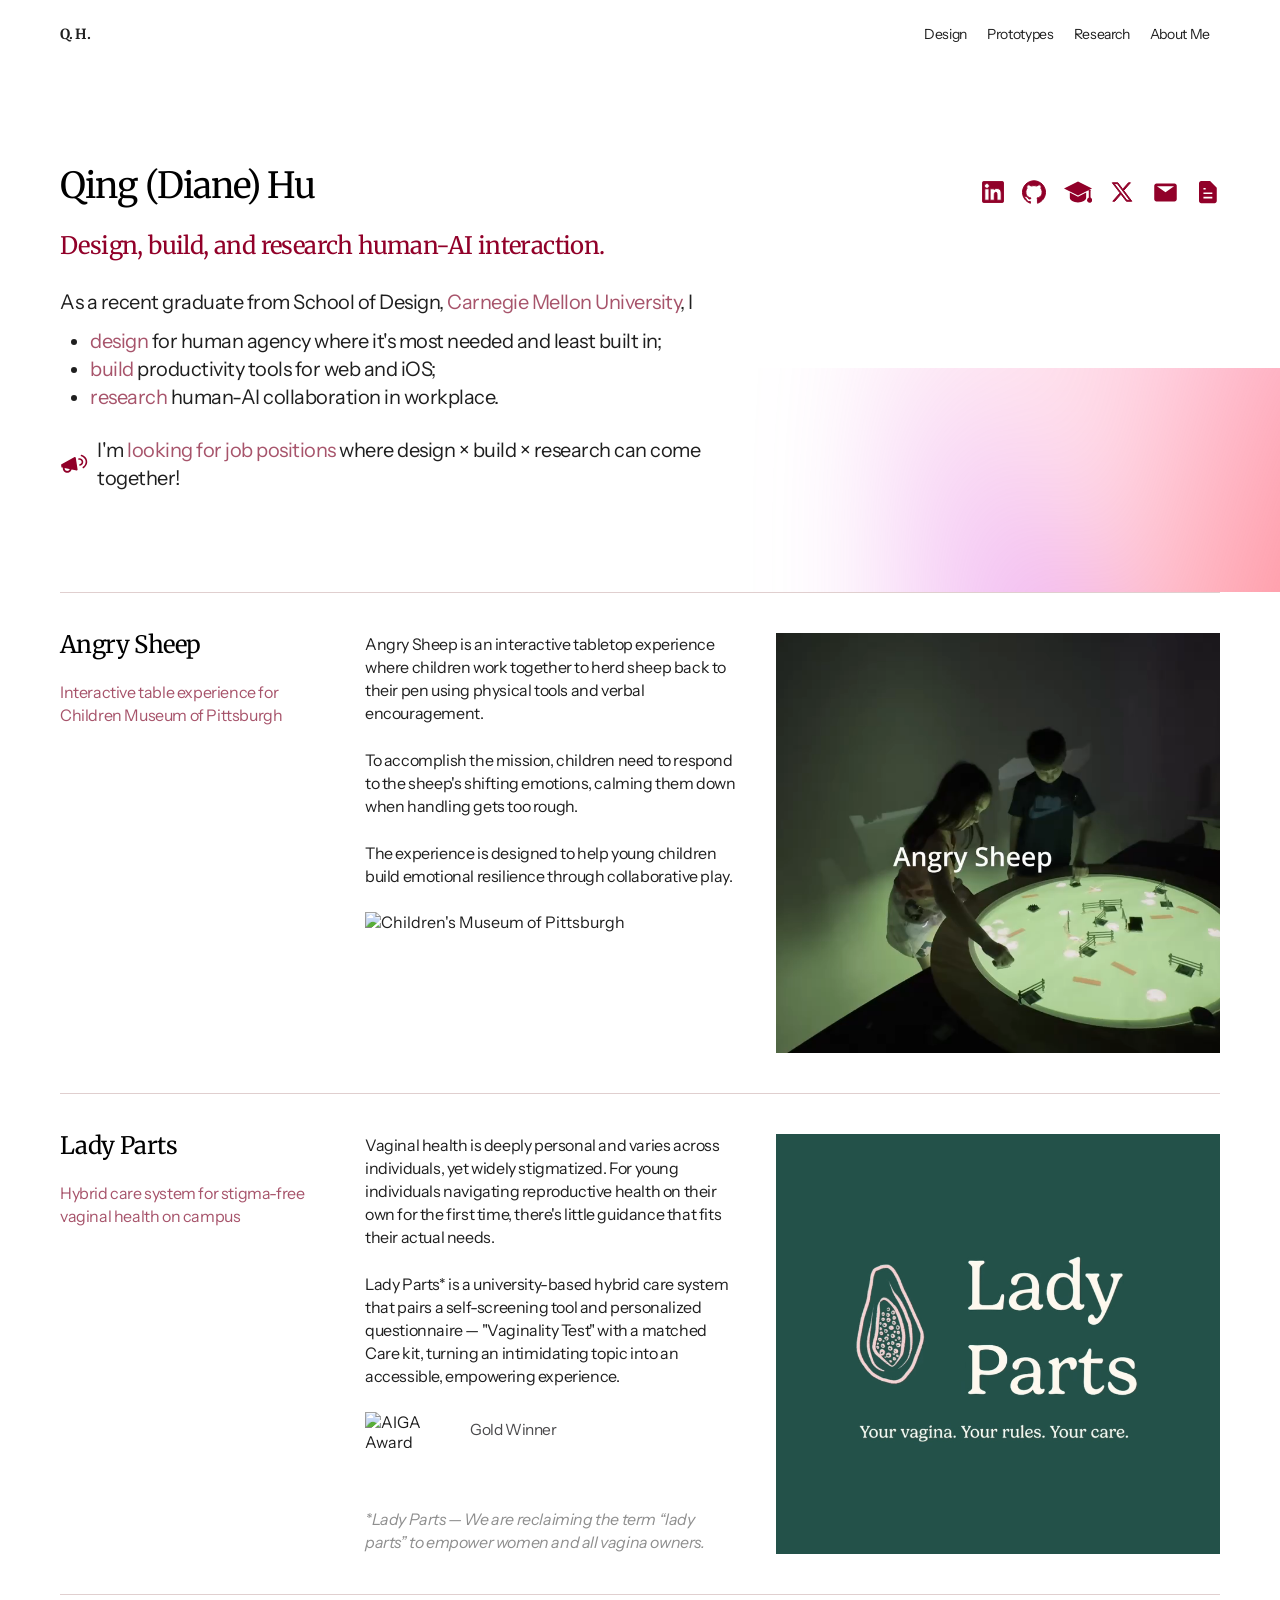
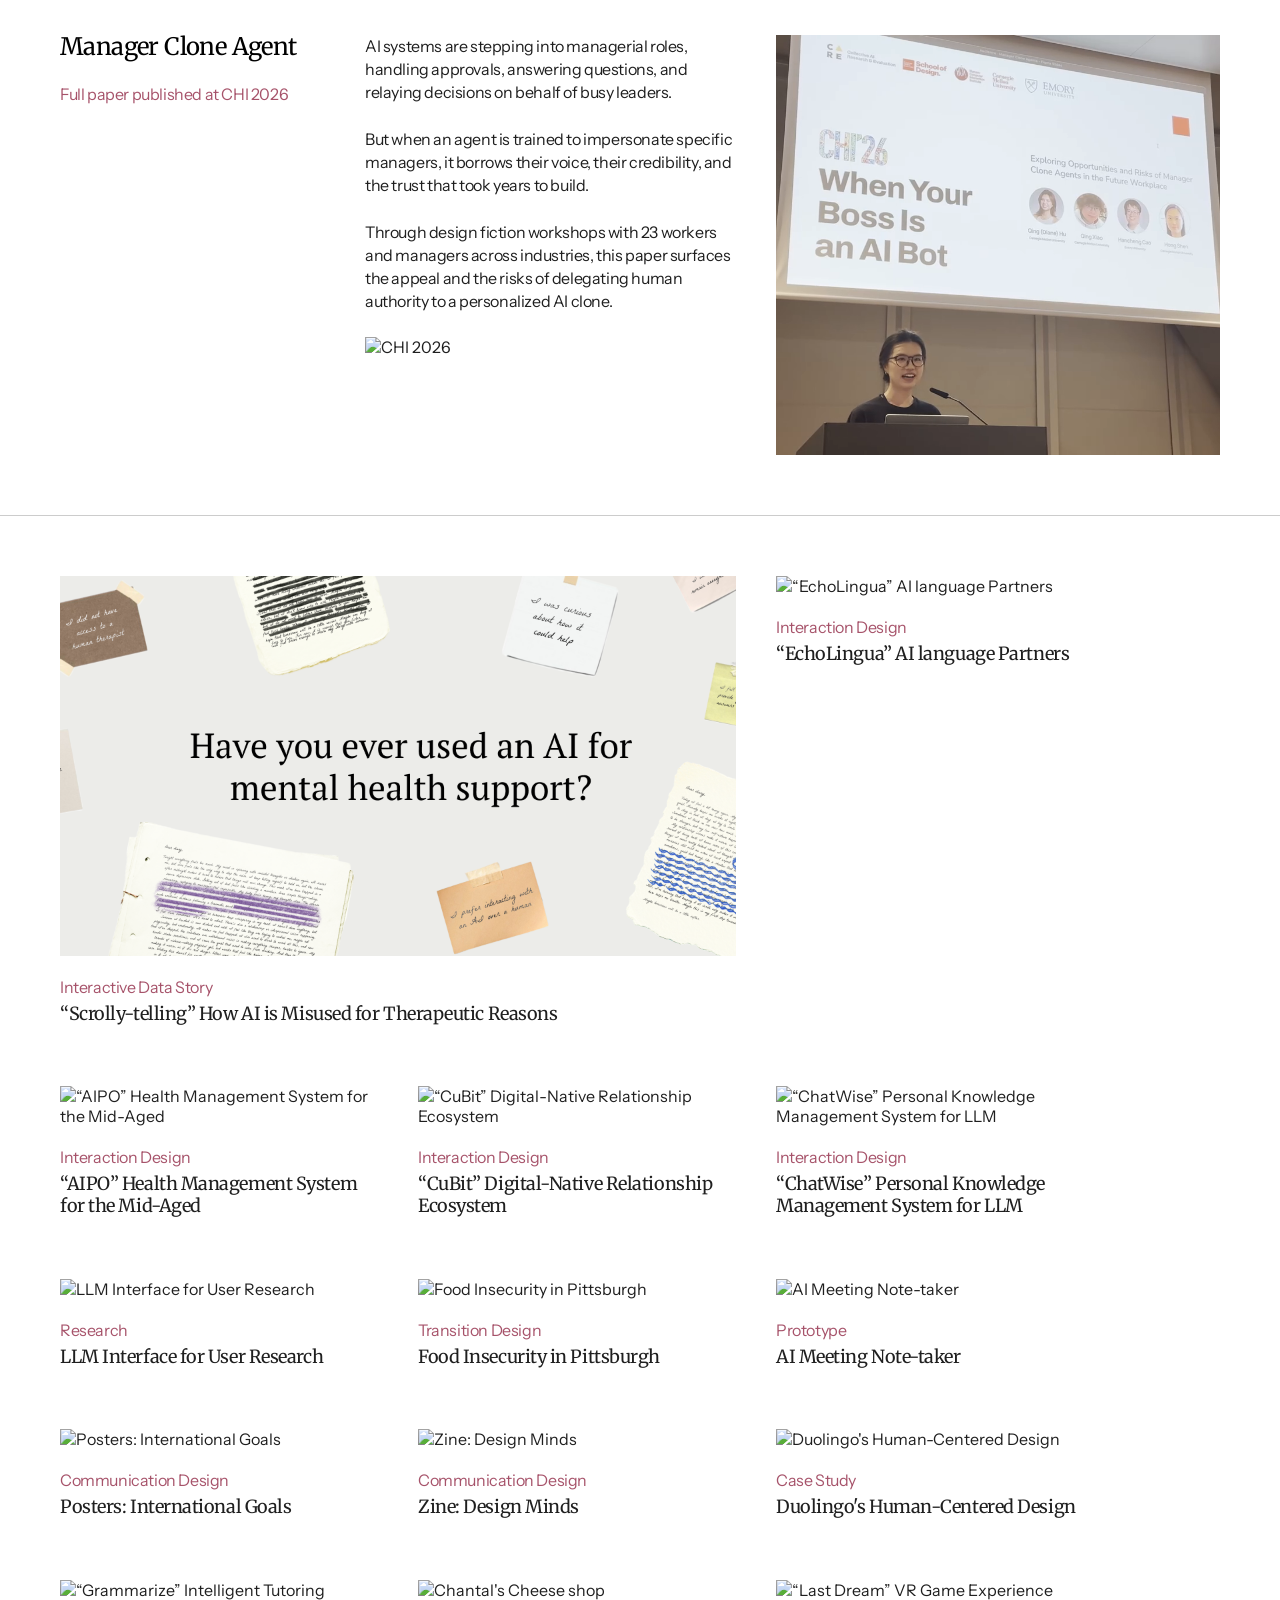
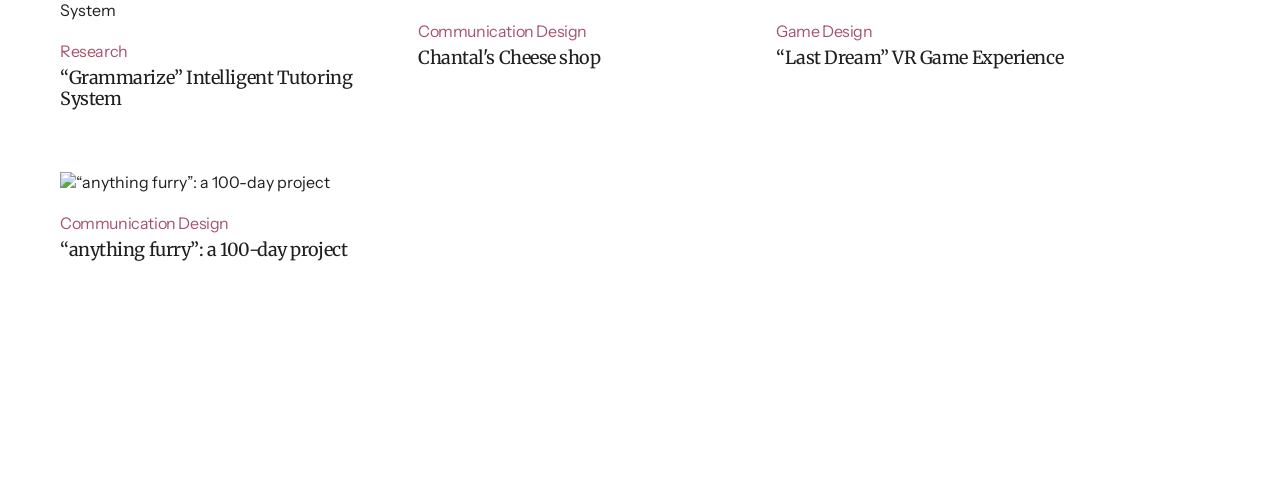
==== index.html @ 18868cf9 "Add poster images, swap videos to 720p, add pink hover overlay on videos" ====
<!DOCTYPE html>
<html lang="en">
<head>
  <meta charset="UTF-8">
  <meta name="viewport" content="width=device-width, initial-scale=1.0">
  <title>Qing (Diane) Hu</title>
  <link rel="preconnect" href="https://fonts.googleapis.com">
  <link rel="preconnect" href="https://fonts.gstatic.com" crossorigin>
  <link href="https://fonts.googleapis.com/css2?family=Instrument+Sans:ital,wght@0,400;0,500;0,600;0,700;1,400&family=Merriweather:ital,wght@0,400;0,700;1,400&display=swap" rel="stylesheet">
  <link rel="stylesheet" href="styles.css">
</head>
<body>
  <header class="header">
    <div class="logo">Q. H.</div>
    <nav class="nav">
      <a href="#">Design</a>
      <a href="#">Prototypes</a>
      <a href="#">Research</a>
      <a href="#">About Me</a>
    </nav>
  </header>

  <section class="hero">
    <div class="hero-blur" aria-hidden="true">
      <img src="images/blur-bg.svg" alt="">
    </div>
    <div class="hero-inner">
      <div class="hero-text">
        <h1>Qing (Diane) Hu</h1>
        <p class="hero-tagline">Design, build, and research human-AI interaction.</p>
        <div class="bio">
          <p>As a recent graduate from School of Design, <span class="accent">Carnegie Mellon University</span>, I</p>
          <ul class="bio-list">
            <li><span class="accent">design</span> for human agency where it's most needed and least built in;</li>
            <li><span class="accent">build</span> productivity tools for web and iOS;</li>
            <li><span class="accent">research</span> human-AI collaboration in workplace.</li>
          </ul>
        </div>
        <div class="hero-callout">
          <img src="images/icon-megaphone.svg" alt="" width="29" height="24">
          <p>I'm <span class="accent">looking for job positions</span> where design &times; build &times; research can come together!</p>
        </div>
      </div>
      <div class="social-icons">
        <a href="https://www.linkedin.com/in/qingdianehu" target="_blank" rel="noopener" title="LinkedIn"><img src="images/icon-linkedin.svg" alt="LinkedIn" width="22" height="22"></a>
        <a href="https://github.com/DianeHoo" target="_blank" rel="noopener" title="GitHub"><img src="images/icon-github.svg" alt="GitHub" width="24" height="24"></a>
        <a href="https://scholar.google.com/citations?user=5iBYC54AAAAJ&hl=en" target="_blank" rel="noopener" title="Google Scholar"><img src="images/icon-scholar.svg" alt="Google Scholar" width="28" height="28"></a>
        <a href="https://x.com/dianehooo" target="_blank" rel="noopener" title="X (Twitter)"><img src="images/icon-x.svg" alt="X (Twitter)" width="24" height="24"></a>
        <a href="mailto:dianehuq@gmail.com" title="Email"><img src="images/icon-email.svg" alt="Email" width="27" height="27"></a>
        <a href="/resume.pdf" target="_blank" rel="noopener" title="Resume"><img src="images/icon-cv.svg" alt="Resume" width="23" height="26"></a>
      </div>
    </div>
  </section>

  <section class="featured">
    <div class="featured-row">
      <div class="featured-meta">
        <h2>Angry Sheep</h2>
        <p class="featured-tagline">Interactive table experience for Children Museum of Pittsburgh</p>
      </div>
      <div class="featured-desc">
        <p>Angry Sheep is an interactive tabletop experience where children work together to herd sheep back to their pen using physical tools and verbal encouragement.</p>
        <p>To accomplish the mission, children need to respond to the sheep's shifting emotions, calming them down when handling gets too rough.</p>
        <p>The experience is designed to help young children build emotional resilience through collaborative play.</p>
        <img src="https://www.figma.com/api/mcp/asset/a8c711b3-fd94-475b-8af1-3b71fc8cc59e" alt="Children's Museum of Pittsburgh" class="badge-logo">
      </div>
      <div class="featured-image">
        <video class="project-video" data-src="videos/angrysheep_cover_720p.mp4" poster="images/angrysheep-poster.png" muted loop playsinline></video>
      </div>
    </div>

    <div class="featured-row">
      <div class="featured-meta">
        <h2>Lady Parts</h2>
        <p class="featured-tagline">Hybrid care system for stigma-free vaginal health on campus</p>
      </div>
      <div class="featured-desc featured-desc--spaced">
        <div class="featured-desc-top">
          <p>Vaginal health is deeply personal and varies across individuals, yet widely stigmatized. For young individuals navigating reproductive health on their own for the first time, there's little guidance that fits their actual needs.</p>
          <p>Lady Parts* is a university-based hybrid care system that pairs a self-screening tool and personalized questionnaire &mdash; "Vaginality Test" with a matched Care kit, turning an intimidating topic into an accessible, empowering experience.</p>
          <div class="award-badge">
            <img src="https://www.figma.com/api/mcp/asset/36a885ab-fd13-4bfd-bf33-9df0d491ad14" alt="AIGA Award" width="99" height="36">
            <span class="award-label">Gold Winner</span>
          </div>
        </div>
        <p class="footnote">*Lady Parts &mdash; We are reclaiming the term &ldquo;lady parts&rdquo; to empower women and all vagina owners.</p>
      </div>
      <div class="featured-image">
        <video class="project-video" data-src="videos/ladyparts_cover_720p.mp4" poster="images/ladyparts-poster.png" muted loop playsinline></video>
      </div>
    </div>

    <div class="featured-row">
      <div class="featured-meta">
        <h2>Manager Clone Agent</h2>
        <p class="featured-tagline">Full paper published at CHI 2026</p>
      </div>
      <div class="featured-desc">
        <p>AI systems are stepping into managerial roles, handling approvals, answering questions, and relaying decisions on behalf of busy leaders.</p>
        <p>But when an agent is trained to impersonate specific managers, it borrows their voice, their credibility, and the trust that took years to build.</p>
        <p>Through design fiction workshops with 23 workers and managers across industries, this paper surfaces the appeal and the risks of delegating human authority to a personalized AI clone.</p>
        <img src="https://www.figma.com/api/mcp/asset/a58d49bf-6db5-47c8-95f5-4bebd91db1c4" alt="CHI 2026" class="badge-logo chi-logo">
      </div>
      <div class="featured-image">
        <video class="project-video" data-src="videos/mca-cover_720.mp4" poster="images/mca-poster.png" muted loop playsinline></video>
      </div>
    </div>
  </section>

  <section class="projects" id="works">
    <div class="project-card project-card--wide">
      <div class="video-wrap"><video class="project-video" data-src="videos/ai-therapist_720.mp4" poster="images/ai-therapist-poster.png" muted loop playsinline></video></div>
      <div class="card-info">
        <span class="category">Interactive Data Story</span>
        <h3>&ldquo;Scrolly-telling&rdquo; How AI is Misused for Therapeutic Reasons</h3>
      </div>
    </div>
    <div class="project-card">
      <img src="https://www.figma.com/api/mcp/asset/09904ee5-e095-4336-b468-aecc7ffae671" alt="&ldquo;EchoLingua&rdquo; AI language Partners">
      <div class="card-info">
        <span class="category">Interaction Design</span>
        <h3>&ldquo;EchoLingua&rdquo; AI language Partners</h3>
      </div>
    </div>
    <div class="project-card">
      <img src="https://www.figma.com/api/mcp/asset/2ad5170e-4be8-4b4e-8fae-7e0b77197fe7" alt="&ldquo;AIPO&rdquo; Health Management System for the Mid-Aged">
      <div class="card-info">
        <span class="category">Interaction Design</span>
        <h3>&ldquo;AIPO&rdquo; Health Management System for the Mid-Aged</h3>
      </div>
    </div>
    <div class="project-card">
      <img src="https://www.figma.com/api/mcp/asset/80f33047-9291-4594-9e48-4aafed0b41ad" alt="&ldquo;CuBit&rdquo; Digital-Native Relationship Ecosystem">
      <div class="card-info">
        <span class="category">Interaction Design</span>
        <h3>&ldquo;CuBit&rdquo; Digital-Native Relationship Ecosystem</h3>
      </div>
    </div>
    <div class="project-card">
      <img src="https://www.figma.com/api/mcp/asset/45161298-6554-411e-a37f-5ea926f5373e" alt="&ldquo;ChatWise&rdquo; Personal Knowledge Management System for LLM">
      <div class="card-info">
        <span class="category">Interaction Design</span>
        <h3>&ldquo;ChatWise&rdquo; Personal Knowledge Management System for LLM</h3>
      </div>
    </div>
    <div class="project-card">
      <img src="https://www.figma.com/api/mcp/asset/5fa4f10b-84ea-44cf-8c00-e0e4ea4769cb" alt="LLM Interface for User Research">
      <div class="card-info">
        <span class="category">Research</span>
        <h3>LLM Interface for User Research</h3>
      </div>
    </div>
    <div class="project-card">
      <img src="https://www.figma.com/api/mcp/asset/4bde353f-696c-47a0-bdfb-d272282dfa5b" alt="Food Insecurity in Pittsburgh">
      <div class="card-info">
        <span class="category">Transition Design</span>
        <h3>Food Insecurity in Pittsburgh</h3>
      </div>
    </div>
    <div class="project-card">
      <img src="https://www.figma.com/api/mcp/asset/8bd91b89-2cdb-46bb-857b-75b7468bb876" alt="AI Meeting Note-taker">
      <div class="card-info">
        <span class="category">Prototype</span>
        <h3>AI Meeting Note-taker</h3>
      </div>
    </div>
    <div class="project-card">
      <img src="https://www.figma.com/api/mcp/asset/2529cba5-cc35-42bf-a8ef-057884aad4b9" alt="Posters: International Goals">
      <div class="card-info">
        <span class="category">Communication Design</span>
        <h3>Posters: International Goals</h3>
      </div>
    </div>
    <div class="project-card">
      <img src="https://www.figma.com/api/mcp/asset/a4922664-4b8b-4bc6-9bbd-7b7e501167b5" alt="Zine: Design Minds">
      <div class="card-info">
        <span class="category">Communication Design</span>
        <h3>Zine: Design Minds</h3>
      </div>
    </div>
    <div class="project-card">
      <img src="https://www.figma.com/api/mcp/asset/6ccbee6a-c71a-4d9e-9816-a3b259c83e9f" alt="Duolingo's Human-Centered Design">
      <div class="card-info">
        <span class="category">Case Study</span>
        <h3>Duolingo's Human-Centered Design</h3>
      </div>
    </div>
    <div class="project-card">
      <img src="https://www.figma.com/api/mcp/asset/81d6fa52-bedf-4907-b68f-436080ec1619" alt="&ldquo;Grammarize&rdquo; Intelligent Tutoring System">
      <div class="card-info">
        <span class="category">Research</span>
        <h3>&ldquo;Grammarize&rdquo; Intelligent Tutoring System</h3>
      </div>
    </div>
    <div class="project-card">
      <img src="https://www.figma.com/api/mcp/asset/e4ee143a-b77e-4b7f-a0c0-075617d89078" alt="Chantal's Cheese shop">
      <div class="card-info">
        <span class="category">Communication Design</span>
        <h3>Chantal's Cheese shop</h3>
      </div>
    </div>
    <div class="project-card">
      <img src="https://www.figma.com/api/mcp/asset/ae81d167-d872-4dcc-9287-68c57a9d1f5f" alt="&ldquo;Last Dream&rdquo; VR Game Experience">
      <div class="card-info">
        <span class="category">Game Design</span>
        <h3>&ldquo;Last Dream&rdquo; VR Game Experience</h3>
      </div>
    </div>
    <div class="project-card">
      <img src="https://www.figma.com/api/mcp/asset/1dd0a9b7-a1e1-4e86-86af-b6bd6f8b3d82" alt="&ldquo;anything furry&rdquo;: a 100-day project">
      <div class="card-info">
        <span class="category">Communication Design</span>
        <h3>&ldquo;anything furry&rdquo;: a 100-day project</h3>
      </div>
    </div>
  </section>

  <script>
    var observer = new IntersectionObserver(function(entries) {
      entries.forEach(function(entry) {
        var v = entry.target;
        if (entry.isIntersecting) {
          if (!v.src && v.dataset.src) {
            v.src = v.dataset.src;
          }
          v.play();
        } else {
          v.pause();
        }
      });
    }, { rootMargin: '200px' });

    document.querySelectorAll('.project-video').forEach(function(v) {
      observer.observe(v);
    });
  </script>
</body>
</html>
---- styles.css ----
* {
  margin: 0;
  padding: 0;
  box-sizing: border-box;
}

body {
  font-family: 'Instrument Sans', sans-serif;
  background: #fff;
  color: #1f1f1f;
  -webkit-font-smoothing: antialiased;
}

/* ── Header ── */
.header {
  display: flex;
  align-items: center;
  justify-content: space-between;
  padding: 20px 60px;
}

.logo {
  font-family: 'Merriweather', serif;
  font-weight: 700;
  font-size: 14px;
  letter-spacing: -0.35px;
  line-height: 1;
  color: #1f1f1f;
  padding: 6px 0;
}

.nav {
  display: flex;
  align-items: center;
  overflow: hidden;
}

.nav a {
  font-family: 'Instrument Sans', sans-serif;
  font-weight: 400;
  font-size: 14px;
  letter-spacing: -0.35px;
  line-height: 16px;
  color: #1f1f1f;
  text-decoration: none;
  padding: 6px 10px;
}

.nav a:hover {
  opacity: 0.6;
}

/* ── Hero ── */
.hero {
  padding: 100px 60px;
  position: relative;
  overflow: hidden;
}

.hero-blur {
  position: absolute;
  pointer-events: none;
  left: 82px;
  top: 256px;
  width: 1485px;
  height: 1572px;
  z-index: 0;
  transform: rotate(-90deg) scaleY(-1);
  transform-origin: center center;
}

.hero-blur img {
  width: 100%;
  height: 100%;
  object-fit: cover;
}

.hero-inner {
  display: flex;
  align-items: flex-start;
  justify-content: space-between;
  position: relative;
  z-index: 1;
}

.hero-text {
  display: flex;
  flex-direction: column;
  gap: 25px;
  width: 799px;
}

.hero-text h1 {
  font-family: 'Merriweather', serif;
  font-weight: 400;
  font-size: 36px;
  letter-spacing: -0.9px;
  line-height: 1;
  color: #000;
  white-space: nowrap;
}

.hero-tagline {
  font-family: 'Merriweather', serif;
  font-weight: 400;
  font-size: 24px;
  letter-spacing: -0.6px;
  line-height: 1.4;
  color: #910029;
}

.bio {
  font-size: 20px;
  letter-spacing: -0.5px;
  line-height: 1.4;
  color: #1f1f1f;
}

.bio > p {
  margin-bottom: 11px;
}

.bio-list {
  list-style: disc;
  padding-left: 30px;
}

.bio-list li {
  line-height: 1.4;
}

.accent {
  color: rgba(145, 41, 70, 0.8);
}

.hero-callout {
  display: flex;
  align-items: center;
  gap: 8px;
  font-size: 20px;
  letter-spacing: -0.5px;
  line-height: 1.4;
  color: #1f1f1f;
}

.hero-callout img {
  flex-shrink: 0;
}

.social-icons {
  display: flex;
  align-items: center;
  gap: 18px;
  padding: 10px 0;
  position: relative;
  z-index: 1;
}

.social-icons a {
  display: flex;
  align-items: center;
  justify-content: center;
  transition: opacity 0.15s;
}

.social-icons a img {
  display: block;
  transition: filter 0.15s;
}

.social-icons a:hover img {
  filter: brightness(0);
}

/* ── Featured Projects ── */
.featured {
  padding: 0 60px 20px;
}

.featured-row {
  display: flex;
  align-items: flex-start;
  gap: 40px;
  padding: 40px 0;
  border-top: 1px solid rgba(101, 18, 18, 0.2);
}

.featured-meta {
  display: flex;
  flex-direction: column;
  gap: 24px;
  flex-shrink: 0;
  width: 265px;
}

.featured-meta h2 {
  font-family: 'Merriweather', serif;
  font-weight: 400;
  font-size: 24px;
  letter-spacing: -0.6px;
  line-height: 1;
  color: #000;
}

.featured-tagline {
  font-size: 16px;
  letter-spacing: -0.4px;
  line-height: 23px;
  color: #912946;
  opacity: 0.8;
}

.featured-desc {
  display: flex;
  flex-direction: column;
  gap: 24px;
  flex-shrink: 0;
  width: 371px;
  align-self: stretch;
}

.featured-desc--spaced {
  justify-content: space-between;
}

.featured-desc-top {
  display: flex;
  flex-direction: column;
  gap: 24px;
}

.featured-desc p {
  font-size: 16px;
  letter-spacing: -0.4px;
  line-height: 23px;
  color: #1f1f1f;
}

.badge-logo {
  display: block;
  height: 62px;
  width: auto;
  object-fit: contain;
  align-self: flex-start;
}

.chi-logo {
  height: 64px;
  width: 98px;
}

.award-badge {
  display: flex;
  align-items: center;
  gap: 6px;
}

.award-label {
  font-size: 15.5px;
  letter-spacing: -0.39px;
  line-height: 22px;
  color: #4b4a4c;
}

.footnote {
  font-style: italic;
  font-size: 14px;
  letter-spacing: -0.35px;
  line-height: 20px;
  color: #1f1f1f;
  opacity: 0.5;
}

.featured-image {
  flex: 1;
  min-width: 0;
  height: 420px;
  overflow: hidden;
  position: relative;
}

.featured-image::after {
  content: '';
  position: absolute;
  inset: 0;
  background: rgba(255, 181, 202, 0.2);
  opacity: 0;
  transition: opacity 0.2s;
  pointer-events: none;
}

.featured-image:hover::after {
  opacity: 1;
}

.featured-image img,
.featured-image .project-video {
  width: 100%;
  height: 100%;
  object-fit: cover;
  display: block;
}

/* ── Project Grid ── */
.projects {
  padding: 60px 60px 200px;
  border-top: 1px solid rgba(0, 0, 0, 0.2);
  display: flex;
  flex-wrap: wrap;
  gap: 40px;
}

.project-card {
  display: flex;
  flex-direction: column;
  gap: 20px;
  width: 318px;
  padding-bottom: 22px;
}

.video-wrap {
  position: relative;
  overflow: hidden;
}

.video-wrap::after {
  content: '';
  position: absolute;
  inset: 0;
  background: rgba(255, 181, 202, 0.2);
  opacity: 0;
  transition: opacity 0.2s;
  pointer-events: none;
}

.video-wrap:hover::after {
  opacity: 1;
}

.project-card img {
  width: 100%;
  display: block;
  object-fit: cover;
}

.project-card--wide {
  width: 676px;
}

.project-video {
  width: 100%;
  aspect-ratio: 1920 / 1080;
  display: block;
  object-fit: cover;
  cursor: pointer;
}

.card-info {
  display: flex;
  flex-direction: column;
  gap: 4px;
}

.category {
  font-size: 16px;
  letter-spacing: -0.4px;
  line-height: 23px;
  color: #912946;
  opacity: 0.8;
}

.card-info h3 {
  font-family: 'Merriweather', serif;
  font-weight: 400;
  font-size: 18px;
  letter-spacing: -0.45px;
  line-height: 1.2;
  color: #1f1f1f;
}

/* ── Responsive ── */
@media (max-width: 1400px) {
  .hero-text {
    width: auto;
    max-width: 660px;
  }
}

@media (max-width: 1100px) {
  .featured-image {
    height: 320px;
  }
}

@media (max-width: 900px) {
  .hero-inner {
    flex-direction: column;
    gap: 32px;
  }

  .featured-row {
    flex-wrap: wrap;
  }

  .featured-image {
    width: 100%;
    height: 280px;
  }
}

@media (max-width: 600px) {
  .header {
    padding: 16px 20px;
  }

  .hero {
    padding: 60px 20px;
  }

  .featured {
    padding: 0 20px 20px;
  }

  .projects {
    padding: 40px 20px 100px;
    gap: 24px;
  }

  .project-card,
  .project-card--wide {
    width: 100%;
  }

  .featured-meta,
  .featured-desc {
    width: 100%;
  }
}
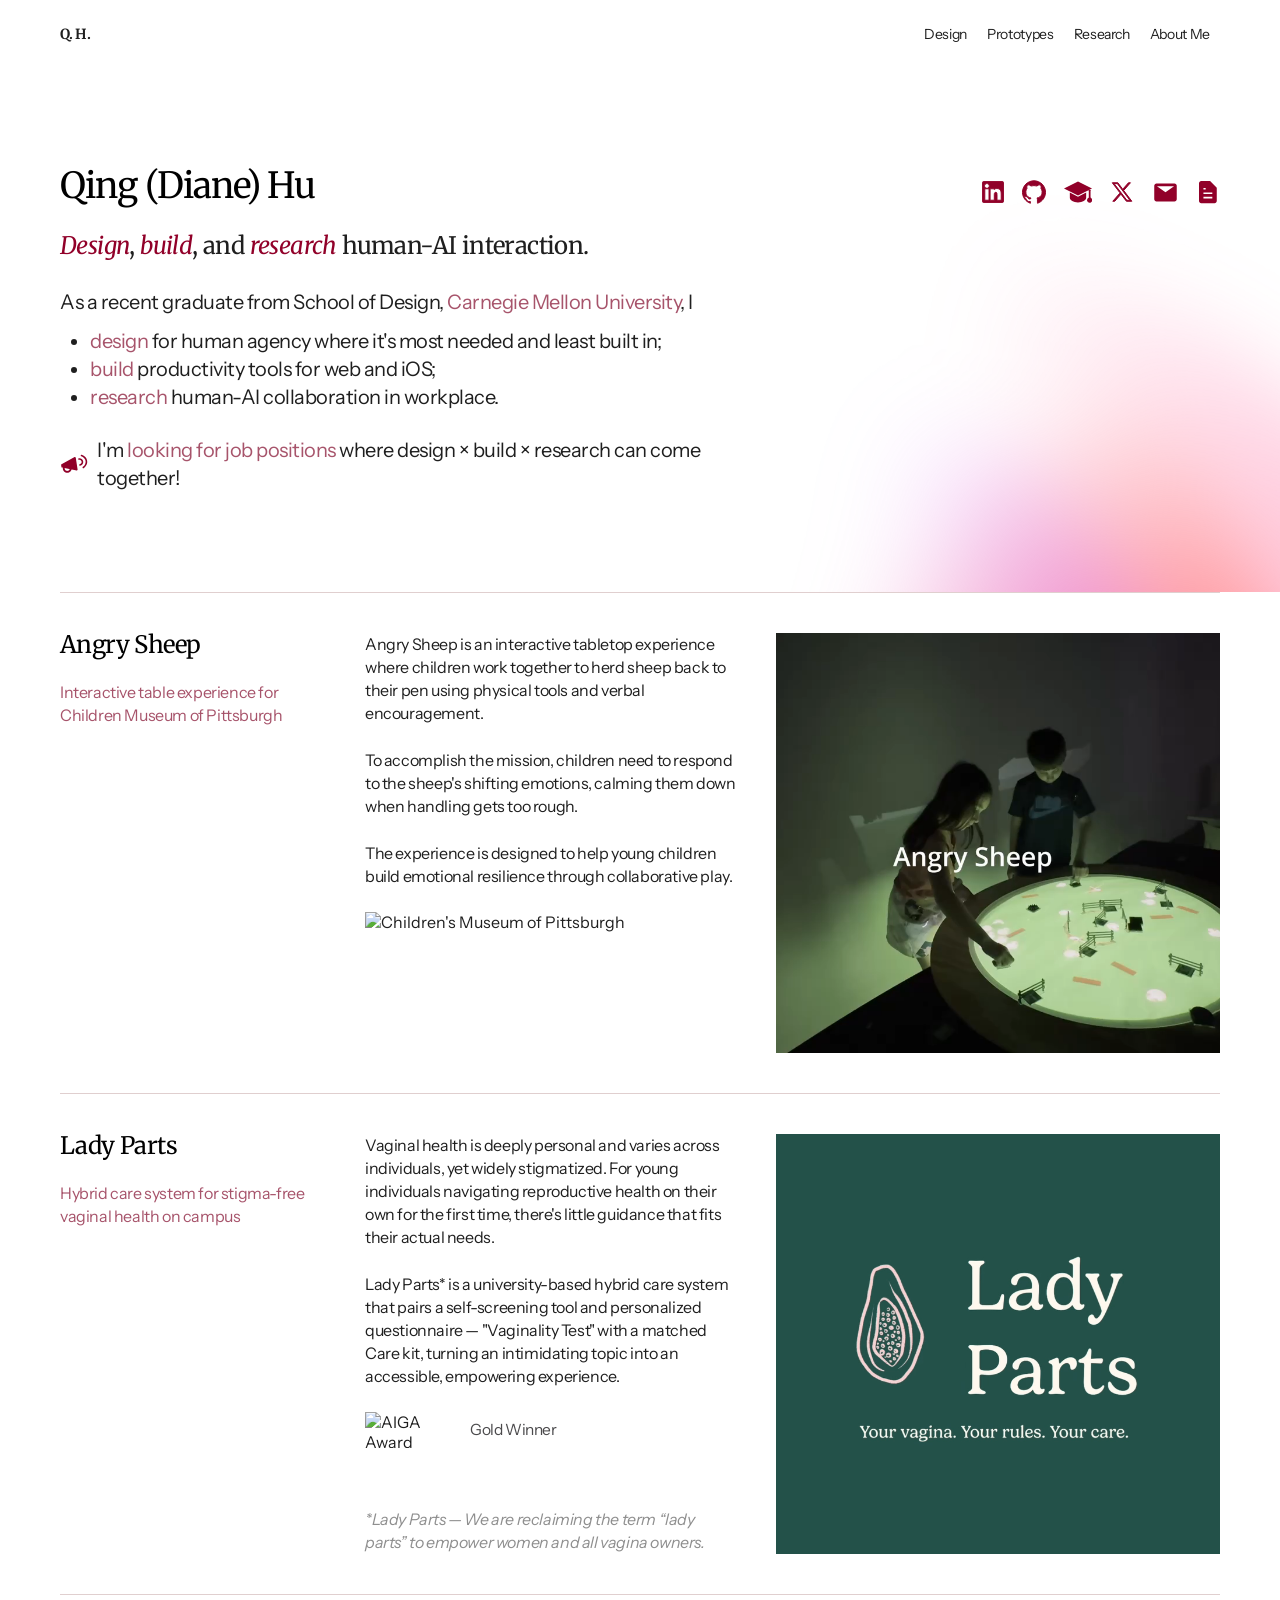
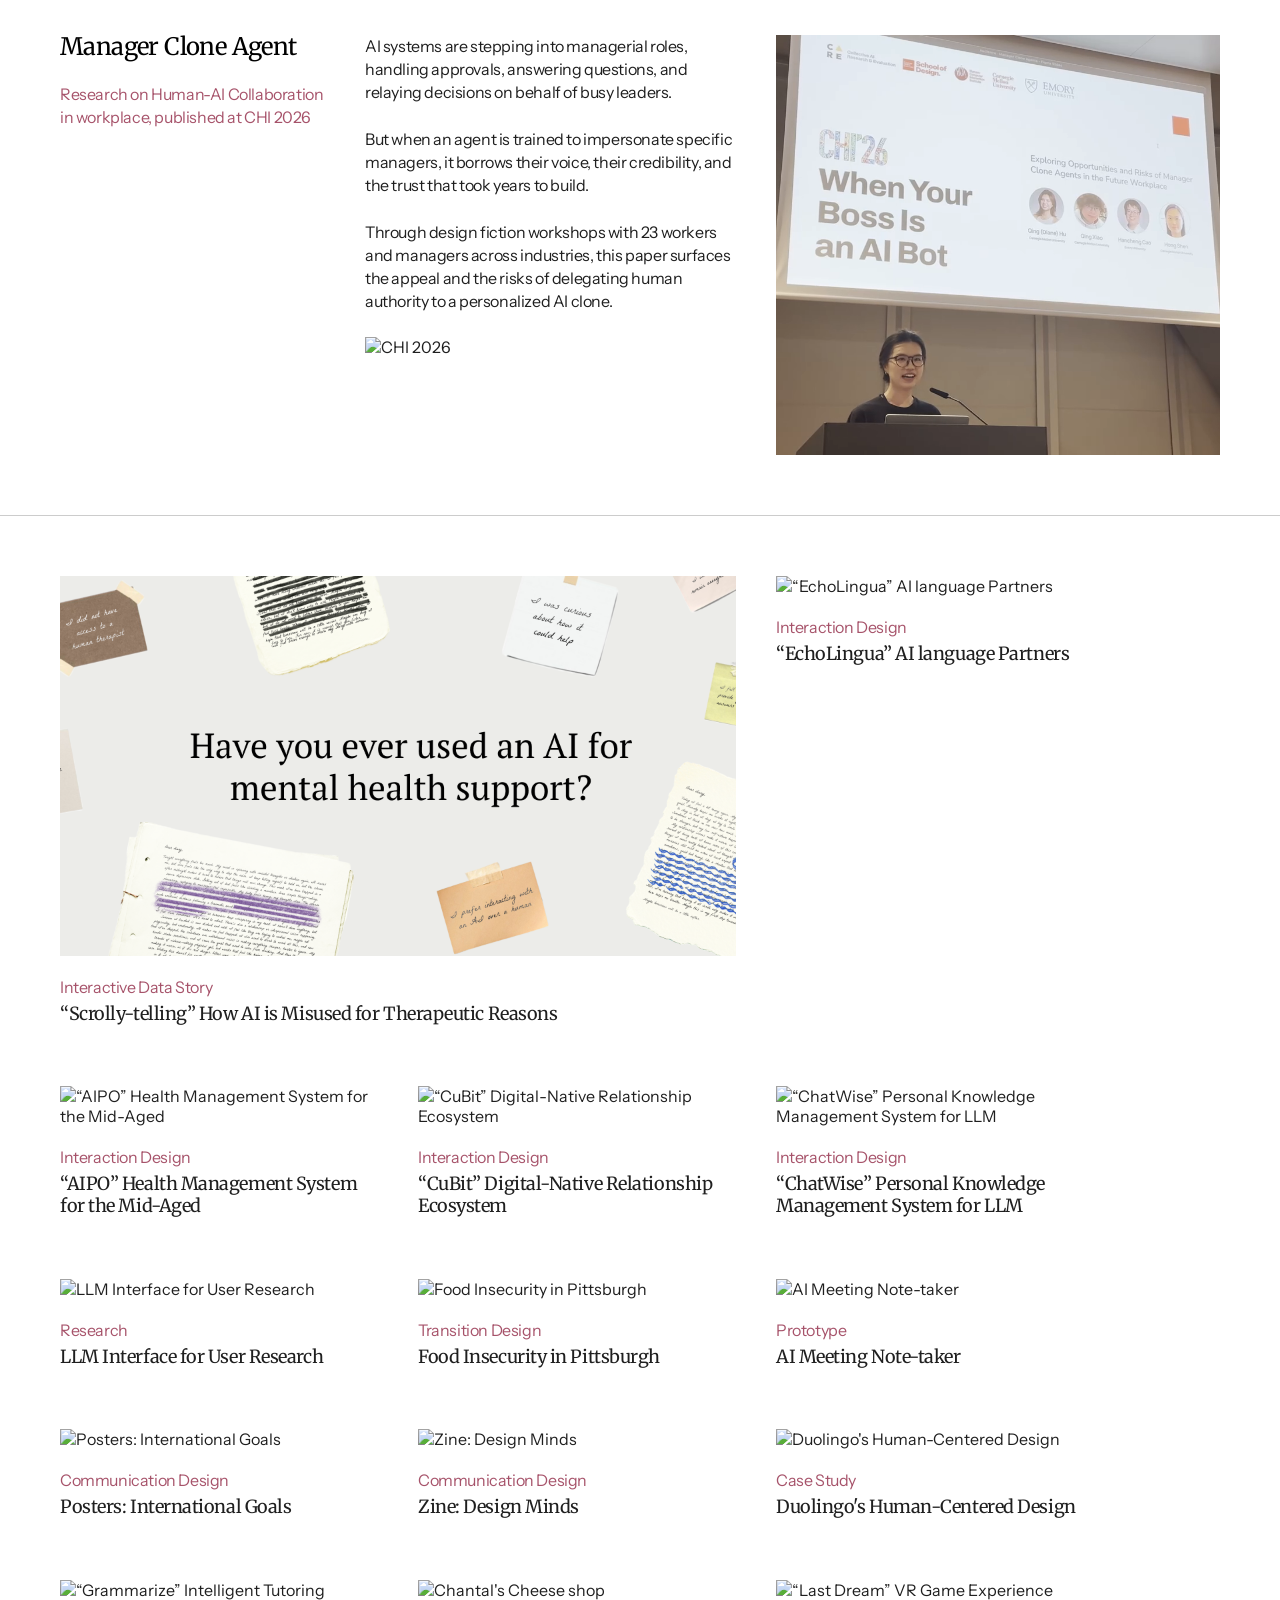
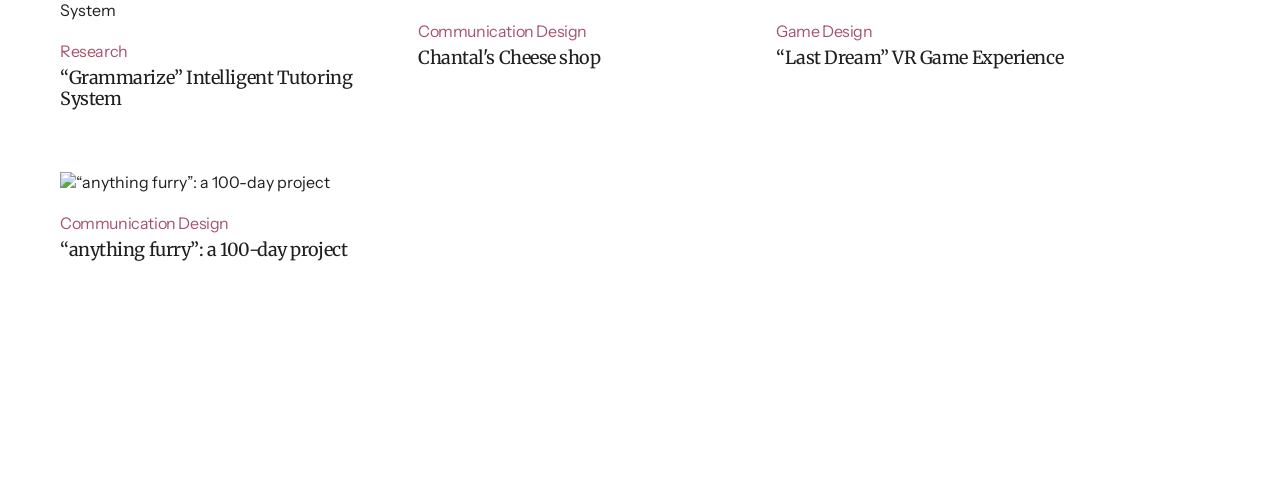
==== commit 41f55582: "Update blur background positioning, add img-wrap hover overlay, style tagline italics" ====
--- a/index.html
+++ b/index.html
@@ -27,7 +27,7 @@
     <div class="hero-inner">
       <div class="hero-text">
         <h1>Qing (Diane) Hu</h1>
-        <p class="hero-tagline">Design, build, and research human-AI interaction.</p>
+        <p class="hero-tagline"><em>Design</em>, <em>build</em>, and <em>research</em> human-AI interaction.</p>
         <div class="bio">
           <p>As a recent graduate from School of Design, <span class="accent">Carnegie Mellon University</span>, I</p>
           <ul class="bio-list">
@@ -93,7 +93,7 @@
     <div class="featured-row">
       <div class="featured-meta">
         <h2>Manager Clone Agent</h2>
-        <p class="featured-tagline">Full paper published at CHI 2026</p>
+        <p class="featured-tagline">Research on Human-AI Collaboration in workplace, published at CHI 2026</p>
       </div>
       <div class="featured-desc">
         <p>AI systems are stepping into managerial roles, handling approvals, answering questions, and relaying decisions on behalf of busy leaders.</p>
@@ -116,98 +116,98 @@
       </div>
     </div>
     <div class="project-card">
-      <img src="https://www.figma.com/api/mcp/asset/09904ee5-e095-4336-b468-aecc7ffae671" alt="&ldquo;EchoLingua&rdquo; AI language Partners">
+      <div class="img-wrap"><img src="https://www.figma.com/api/mcp/asset/09904ee5-e095-4336-b468-aecc7ffae671" alt="&ldquo;EchoLingua&rdquo; AI language Partners"></div>
       <div class="card-info">
         <span class="category">Interaction Design</span>
         <h3>&ldquo;EchoLingua&rdquo; AI language Partners</h3>
       </div>
     </div>
     <div class="project-card">
-      <img src="https://www.figma.com/api/mcp/asset/2ad5170e-4be8-4b4e-8fae-7e0b77197fe7" alt="&ldquo;AIPO&rdquo; Health Management System for the Mid-Aged">
+      <div class="img-wrap"><img src="https://www.figma.com/api/mcp/asset/2ad5170e-4be8-4b4e-8fae-7e0b77197fe7" alt="&ldquo;AIPO&rdquo; Health Management System for the Mid-Aged"></div>
       <div class="card-info">
         <span class="category">Interaction Design</span>
         <h3>&ldquo;AIPO&rdquo; Health Management System for the Mid-Aged</h3>
       </div>
     </div>
     <div class="project-card">
-      <img src="https://www.figma.com/api/mcp/asset/80f33047-9291-4594-9e48-4aafed0b41ad" alt="&ldquo;CuBit&rdquo; Digital-Native Relationship Ecosystem">
+      <div class="img-wrap"><img src="https://www.figma.com/api/mcp/asset/80f33047-9291-4594-9e48-4aafed0b41ad" alt="&ldquo;CuBit&rdquo; Digital-Native Relationship Ecosystem"></div>
       <div class="card-info">
         <span class="category">Interaction Design</span>
         <h3>&ldquo;CuBit&rdquo; Digital-Native Relationship Ecosystem</h3>
       </div>
     </div>
     <div class="project-card">
-      <img src="https://www.figma.com/api/mcp/asset/45161298-6554-411e-a37f-5ea926f5373e" alt="&ldquo;ChatWise&rdquo; Personal Knowledge Management System for LLM">
+      <div class="img-wrap"><img src="https://www.figma.com/api/mcp/asset/45161298-6554-411e-a37f-5ea926f5373e" alt="&ldquo;ChatWise&rdquo; Personal Knowledge Management System for LLM"></div>
       <div class="card-info">
         <span class="category">Interaction Design</span>
         <h3>&ldquo;ChatWise&rdquo; Personal Knowledge Management System for LLM</h3>
       </div>
     </div>
     <div class="project-card">
-      <img src="https://www.figma.com/api/mcp/asset/5fa4f10b-84ea-44cf-8c00-e0e4ea4769cb" alt="LLM Interface for User Research">
+      <div class="img-wrap"><img src="https://www.figma.com/api/mcp/asset/5fa4f10b-84ea-44cf-8c00-e0e4ea4769cb" alt="LLM Interface for User Research"></div>
       <div class="card-info">
         <span class="category">Research</span>
         <h3>LLM Interface for User Research</h3>
       </div>
     </div>
     <div class="project-card">
-      <img src="https://www.figma.com/api/mcp/asset/4bde353f-696c-47a0-bdfb-d272282dfa5b" alt="Food Insecurity in Pittsburgh">
+      <div class="img-wrap"><img src="https://www.figma.com/api/mcp/asset/4bde353f-696c-47a0-bdfb-d272282dfa5b" alt="Food Insecurity in Pittsburgh"></div>
       <div class="card-info">
         <span class="category">Transition Design</span>
         <h3>Food Insecurity in Pittsburgh</h3>
       </div>
     </div>
     <div class="project-card">
-      <img src="https://www.figma.com/api/mcp/asset/8bd91b89-2cdb-46bb-857b-75b7468bb876" alt="AI Meeting Note-taker">
+      <div class="img-wrap"><img src="https://www.figma.com/api/mcp/asset/8bd91b89-2cdb-46bb-857b-75b7468bb876" alt="AI Meeting Note-taker"></div>
       <div class="card-info">
         <span class="category">Prototype</span>
         <h3>AI Meeting Note-taker</h3>
       </div>
     </div>
     <div class="project-card">
-      <img src="https://www.figma.com/api/mcp/asset/2529cba5-cc35-42bf-a8ef-057884aad4b9" alt="Posters: International Goals">
+      <div class="img-wrap"><img src="https://www.figma.com/api/mcp/asset/2529cba5-cc35-42bf-a8ef-057884aad4b9" alt="Posters: International Goals"></div>
       <div class="card-info">
         <span class="category">Communication Design</span>
         <h3>Posters: International Goals</h3>
       </div>
     </div>
     <div class="project-card">
-      <img src="https://www.figma.com/api/mcp/asset/a4922664-4b8b-4bc6-9bbd-7b7e501167b5" alt="Zine: Design Minds">
+      <div class="img-wrap"><img src="https://www.figma.com/api/mcp/asset/a4922664-4b8b-4bc6-9bbd-7b7e501167b5" alt="Zine: Design Minds"></div>
       <div class="card-info">
         <span class="category">Communication Design</span>
         <h3>Zine: Design Minds</h3>
       </div>
     </div>
     <div class="project-card">
-      <img src="https://www.figma.com/api/mcp/asset/6ccbee6a-c71a-4d9e-9816-a3b259c83e9f" alt="Duolingo's Human-Centered Design">
+      <div class="img-wrap"><img src="https://www.figma.com/api/mcp/asset/6ccbee6a-c71a-4d9e-9816-a3b259c83e9f" alt="Duolingo's Human-Centered Design"></div>
       <div class="card-info">
         <span class="category">Case Study</span>
         <h3>Duolingo's Human-Centered Design</h3>
       </div>
     </div>
     <div class="project-card">
-      <img src="https://www.figma.com/api/mcp/asset/81d6fa52-bedf-4907-b68f-436080ec1619" alt="&ldquo;Grammarize&rdquo; Intelligent Tutoring System">
+      <div class="img-wrap"><img src="https://www.figma.com/api/mcp/asset/81d6fa52-bedf-4907-b68f-436080ec1619" alt="&ldquo;Grammarize&rdquo; Intelligent Tutoring System"></div>
       <div class="card-info">
         <span class="category">Research</span>
         <h3>&ldquo;Grammarize&rdquo; Intelligent Tutoring System</h3>
       </div>
     </div>
     <div class="project-card">
-      <img src="https://www.figma.com/api/mcp/asset/e4ee143a-b77e-4b7f-a0c0-075617d89078" alt="Chantal's Cheese shop">
+      <div class="img-wrap"><img src="https://www.figma.com/api/mcp/asset/e4ee143a-b77e-4b7f-a0c0-075617d89078" alt="Chantal's Cheese shop"></div>
       <div class="card-info">
         <span class="category">Communication Design</span>
         <h3>Chantal's Cheese shop</h3>
       </div>
     </div>
     <div class="project-card">
-      <img src="https://www.figma.com/api/mcp/asset/ae81d167-d872-4dcc-9287-68c57a9d1f5f" alt="&ldquo;Last Dream&rdquo; VR Game Experience">
+      <div class="img-wrap"><img src="https://www.figma.com/api/mcp/asset/ae81d167-d872-4dcc-9287-68c57a9d1f5f" alt="&ldquo;Last Dream&rdquo; VR Game Experience"></div>
       <div class="card-info">
         <span class="category">Game Design</span>
         <h3>&ldquo;Last Dream&rdquo; VR Game Experience</h3>
       </div>
     </div>
     <div class="project-card">
-      <img src="https://www.figma.com/api/mcp/asset/1dd0a9b7-a1e1-4e86-86af-b6bd6f8b3d82" alt="&ldquo;anything furry&rdquo;: a 100-day project">
+      <div class="img-wrap"><img src="https://www.figma.com/api/mcp/asset/1dd0a9b7-a1e1-4e86-86af-b6bd6f8b3d82" alt="&ldquo;anything furry&rdquo;: a 100-day project"></div>
       <div class="card-info">
         <span class="category">Communication Design</span>
         <h3>&ldquo;anything furry&rdquo;: a 100-day project</h3>
--- a/styles.css
+++ b/styles.css
@@ -60,19 +60,22 @@
 .hero-blur {
   position: absolute;
   pointer-events: none;
-  left: 82px;
-  top: 256px;
-  width: 1485px;
-  height: 1572px;
+  left: 16px;
+  top: -22px;
+  width: 1709px;
+  height: 1790px;
   z-index: 0;
-  transform: rotate(-90deg) scaleY(-1);
+  display: flex;
+  align-items: center;
+  justify-content: center;
+}
+
+.hero-blur img {
+  width: 1572px;
+  height: 1473px;
+  flex-shrink: 0;
+  transform: rotate(-80.63deg) scaleY(-1);
   transform-origin: center center;
-}
-
-.hero-blur img {
-  width: 100%;
-  height: 100%;
-  object-fit: cover;
 }
 
 .hero-inner {
@@ -106,6 +109,11 @@
   font-size: 24px;
   letter-spacing: -0.6px;
   line-height: 1.4;
+  color: #1f1f1f;
+}
+
+.hero-tagline em {
+  font-style: italic;
   color: #910029;
 }
 
@@ -283,7 +291,7 @@
   content: '';
   position: absolute;
   inset: 0;
-  background: rgba(255, 181, 202, 0.2);
+  background: rgba(255, 229, 237, 0.4);
   opacity: 0;
   transition: opacity 0.2s;
   pointer-events: none;
@@ -327,7 +335,7 @@
   content: '';
   position: absolute;
   inset: 0;
-  background: rgba(255, 181, 202, 0.2);
+  background: rgba(255, 229, 237, 0.4);
   opacity: 0;
   transition: opacity 0.2s;
   pointer-events: none;
@@ -337,6 +345,26 @@
   opacity: 1;
 }
 
+.img-wrap {
+  position: relative;
+  overflow: hidden;
+}
+
+.img-wrap::after {
+  content: '';
+  position: absolute;
+  inset: 0;
+  background: rgba(255, 229, 237, 0.4);
+  opacity: 0;
+  transition: opacity 0.2s;
+  pointer-events: none;
+}
+
+.img-wrap:hover::after {
+  opacity: 1;
+}
+
+.img-wrap img,
 .project-card img {
   width: 100%;
   display: block;
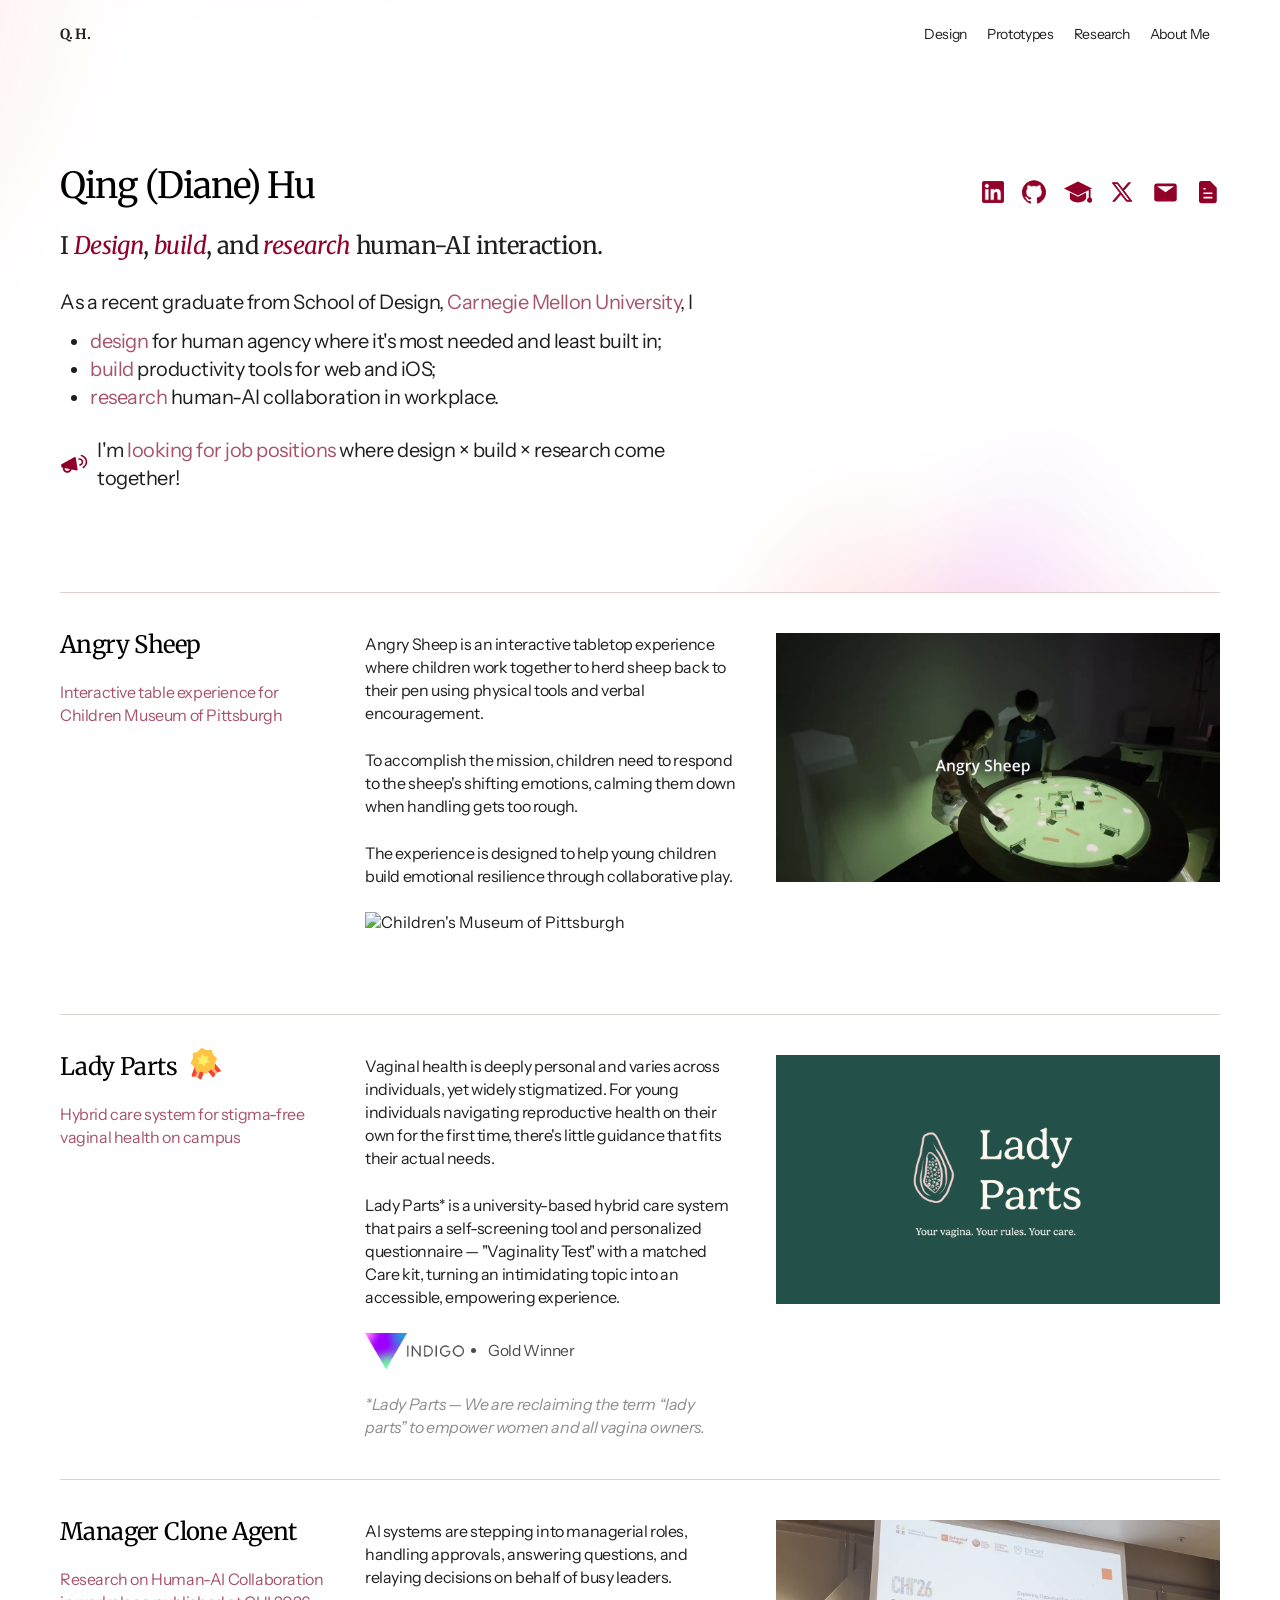
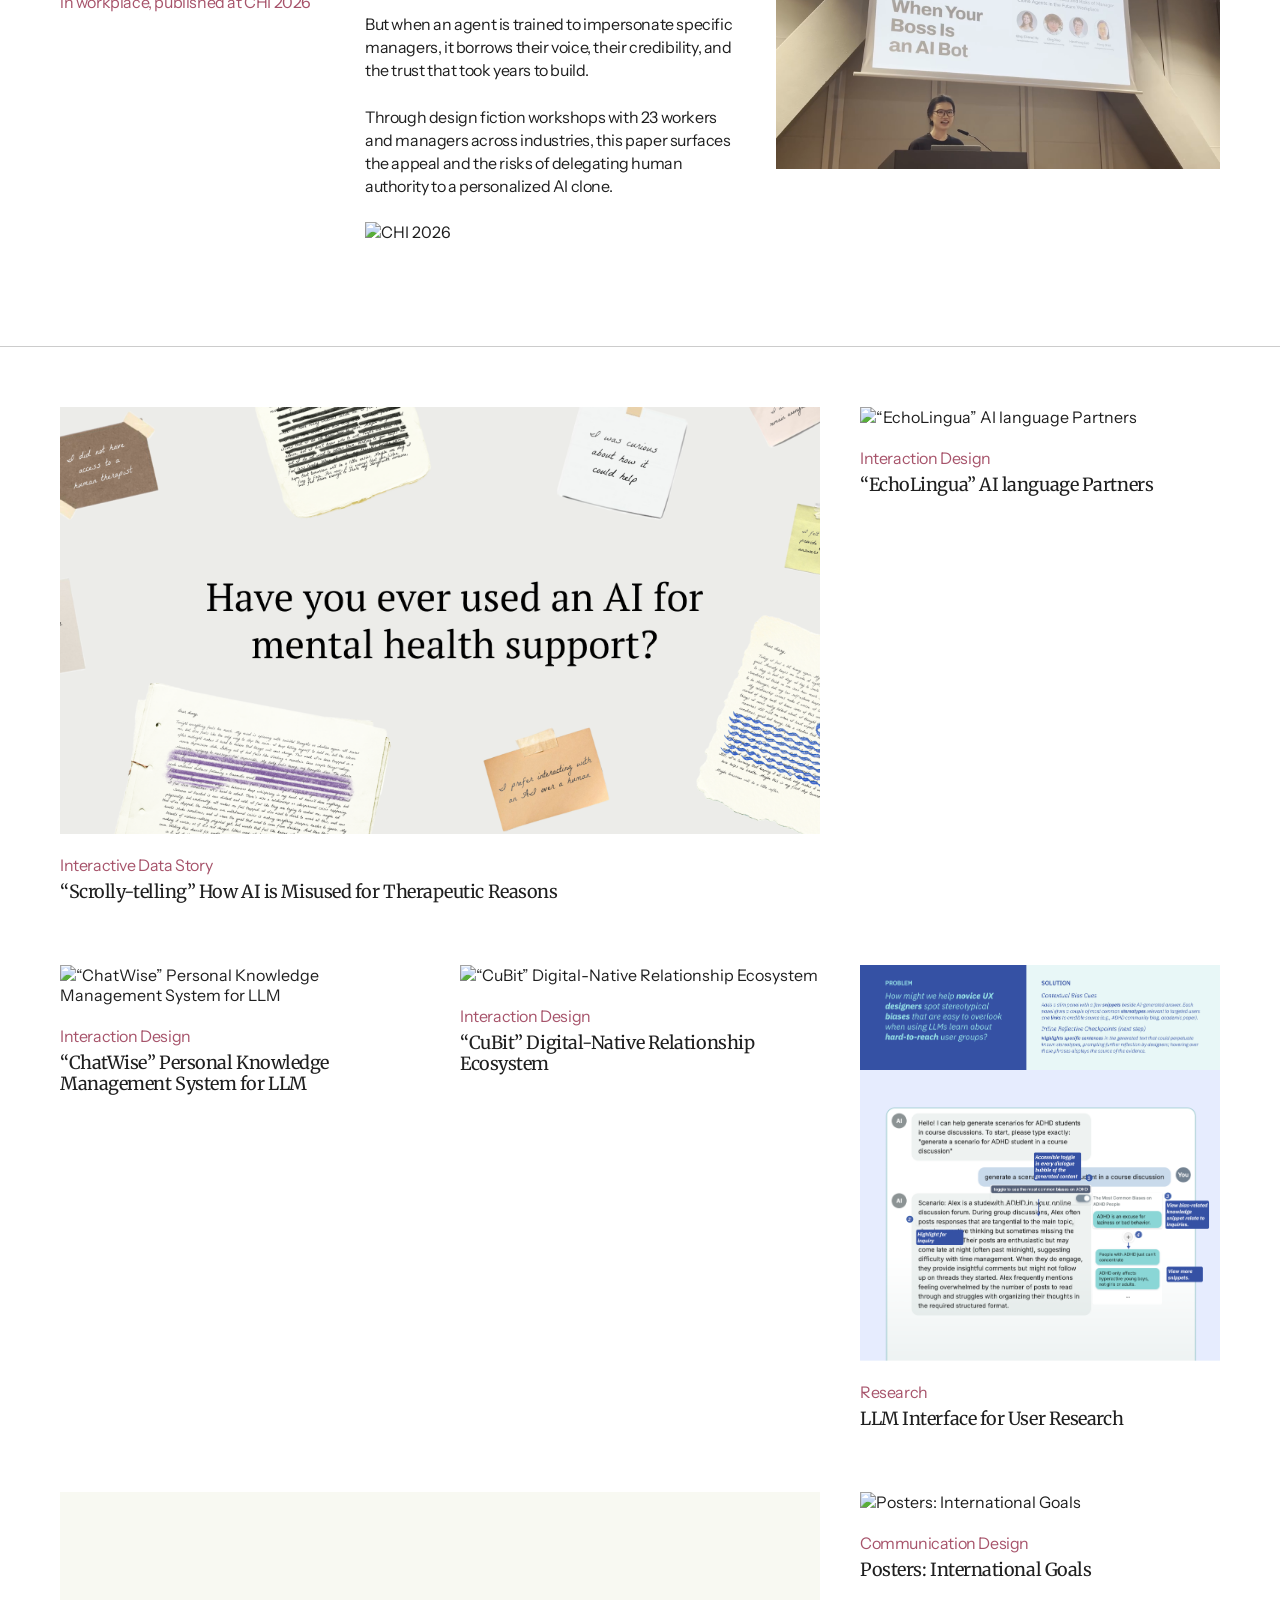
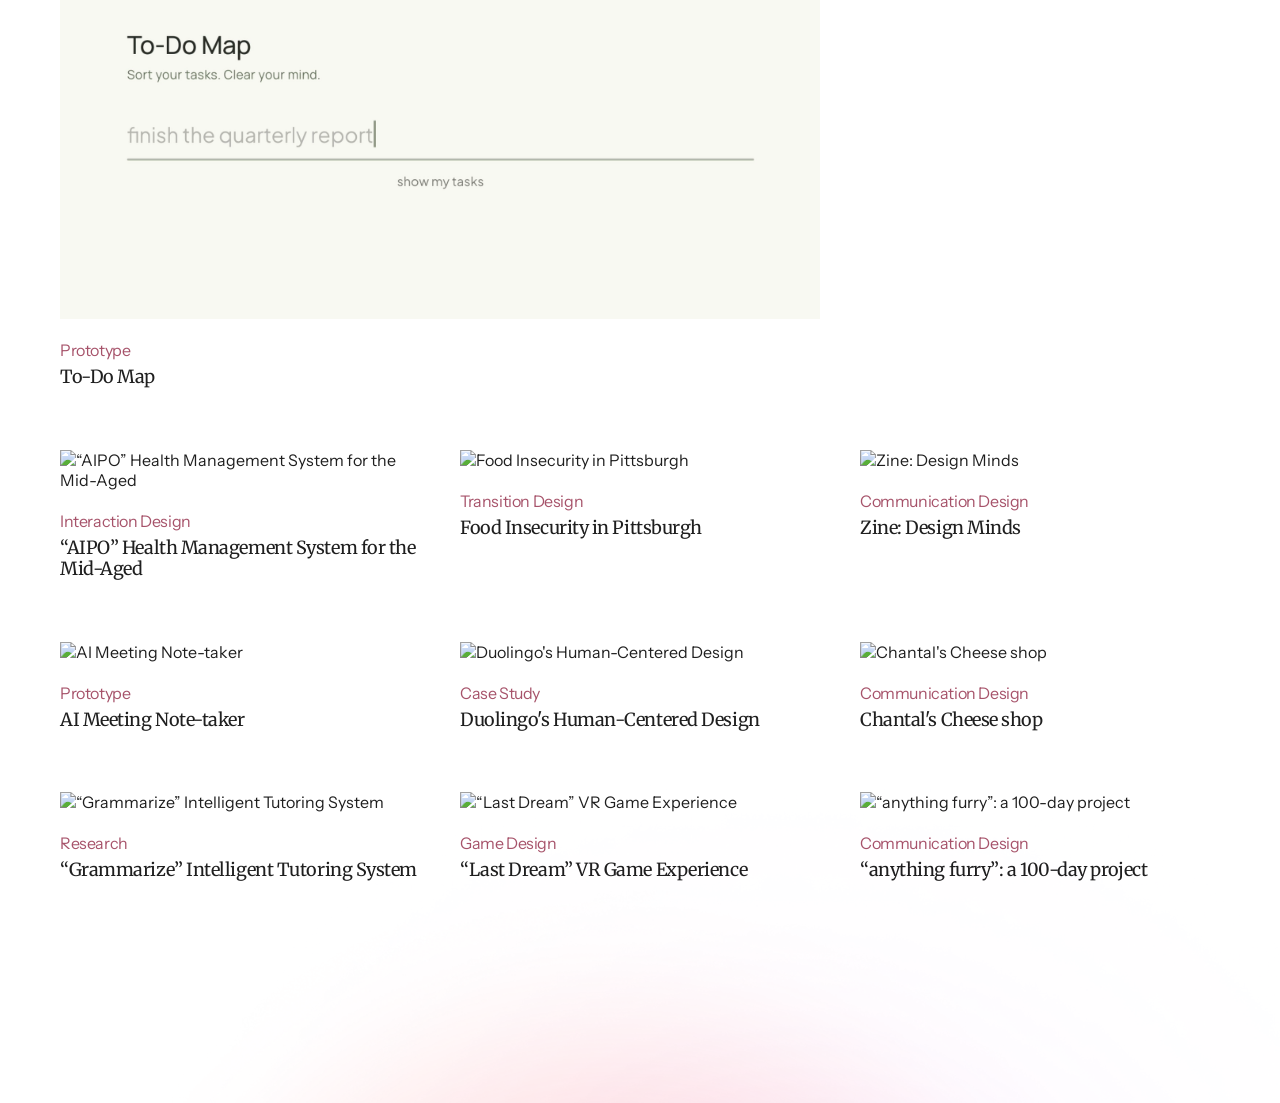
==== commit 347a402c: "Center footer bg image when viewport exceeds image width, add gradient blobs, responsive layout fixe" ====
--- a/index.html
+++ b/index.html
@@ -10,6 +10,9 @@
   <link rel="stylesheet" href="styles.css">
 </head>
 <body>
+  <div class="page-wrap">
+  <div class="grad-blob grad-blob--107" aria-hidden="true"><img src="images/ellipse-107.svg" alt=""></div>
+  <div class="grad-blob grad-blob--109" aria-hidden="true"><img src="images/ellipse-109.svg" alt=""></div>
   <header class="header">
     <div class="logo">Q. H.</div>
     <nav class="nav">
@@ -21,13 +24,11 @@
   </header>
 
   <section class="hero">
-    <div class="hero-blur" aria-hidden="true">
-      <img src="images/blur-bg.svg" alt="">
-    </div>
+    <img class="hero-bg-right" src="images/hero-bg-right.png" alt="" aria-hidden="true">
     <div class="hero-inner">
       <div class="hero-text">
         <h1>Qing (Diane) Hu</h1>
-        <p class="hero-tagline"><em>Design</em>, <em>build</em>, and <em>research</em> human-AI interaction.</p>
+        <p class="hero-tagline"> I <em>Design</em>, <em>build</em>, and <em>research</em> human-AI interaction.</p>
         <div class="bio">
           <p>As a recent graduate from School of Design, <span class="accent">Carnegie Mellon University</span>, I</p>
           <ul class="bio-list">
@@ -38,7 +39,7 @@
         </div>
         <div class="hero-callout">
           <img src="images/icon-megaphone.svg" alt="" width="29" height="24">
-          <p>I'm <span class="accent">looking for job positions</span> where design &times; build &times; research can come together!</p>
+          <p>I'm <span class="accent">looking for job positions</span> where design &times; build &times; research come together!</p>
         </div>
       </div>
       <div class="social-icons">
@@ -71,6 +72,13 @@
 
     <div class="featured-row">
       <div class="featured-meta">
+        <div class="lady-badge" aria-hidden="true">
+          <div class="lady-badge-inner">
+            <div class="lady-badge-inset">
+              <img src="images/jiangpai5.svg" alt="">
+            </div>
+          </div>
+        </div>
         <h2>Lady Parts</h2>
         <p class="featured-tagline">Hybrid care system for stigma-free vaginal health on campus</p>
       </div>
@@ -79,8 +87,8 @@
           <p>Vaginal health is deeply personal and varies across individuals, yet widely stigmatized. For young individuals navigating reproductive health on their own for the first time, there's little guidance that fits their actual needs.</p>
           <p>Lady Parts* is a university-based hybrid care system that pairs a self-screening tool and personalized questionnaire &mdash; "Vaginality Test" with a matched Care kit, turning an intimidating topic into an accessible, empowering experience.</p>
           <div class="award-badge">
-            <img src="https://www.figma.com/api/mcp/asset/36a885ab-fd13-4bfd-bf33-9df0d491ad14" alt="AIGA Award" width="99" height="36">
-            <span class="award-label">Gold Winner</span>
+            <img src="images/lady-parts-award.png" alt="Award" width="99" height="36">
+            <ul class="award-label"><li>Gold Winner</li></ul>
           </div>
         </div>
         <p class="footnote">*Lady Parts &mdash; We are reclaiming the term &ldquo;lady parts&rdquo; to empower women and all vagina owners.</p>
@@ -123,10 +131,10 @@
       </div>
     </div>
     <div class="project-card">
-      <div class="img-wrap"><img src="https://www.figma.com/api/mcp/asset/2ad5170e-4be8-4b4e-8fae-7e0b77197fe7" alt="&ldquo;AIPO&rdquo; Health Management System for the Mid-Aged"></div>
-      <div class="card-info">
-        <span class="category">Interaction Design</span>
-        <h3>&ldquo;AIPO&rdquo; Health Management System for the Mid-Aged</h3>
+      <div class="img-wrap"><img src="https://www.figma.com/api/mcp/asset/45161298-6554-411e-a37f-5ea926f5373e" alt="&ldquo;ChatWise&rdquo; Personal Knowledge Management System for LLM"></div>
+      <div class="card-info">
+        <span class="category">Interaction Design</span>
+        <h3>&ldquo;ChatWise&rdquo; Personal Knowledge Management System for LLM</h3>
       </div>
     </div>
     <div class="project-card">
@@ -137,19 +145,33 @@
       </div>
     </div>
     <div class="project-card">
-      <div class="img-wrap"><img src="https://www.figma.com/api/mcp/asset/45161298-6554-411e-a37f-5ea926f5373e" alt="&ldquo;ChatWise&rdquo; Personal Knowledge Management System for LLM"></div>
-      <div class="card-info">
-        <span class="category">Interaction Design</span>
-        <h3>&ldquo;ChatWise&rdquo; Personal Knowledge Management System for LLM</h3>
-      </div>
-    </div>
-    <div class="project-card">
-      <div class="img-wrap"><img src="https://www.figma.com/api/mcp/asset/5fa4f10b-84ea-44cf-8c00-e0e4ea4769cb" alt="LLM Interface for User Research"></div>
+      <div class="img-wrap"><img src="images/llm-research.jpg" alt="LLM Interface for User Research"></div>
       <div class="card-info">
         <span class="category">Research</span>
         <h3>LLM Interface for User Research</h3>
       </div>
     </div>
+    <div class="project-card project-card--wide">
+      <div class="video-wrap"><video class="project-video" data-src="videos/todomap_cover.mp4" poster="images/todomap-poster.png" muted loop playsinline></video></div>
+      <div class="card-info">
+        <span class="category">Prototype</span>
+        <h3>To-Do Map</h3>
+      </div>
+    </div>
+    <div class="project-card">
+      <div class="img-wrap"><img src="https://www.figma.com/api/mcp/asset/2529cba5-cc35-42bf-a8ef-057884aad4b9" alt="Posters: International Goals"></div>
+      <div class="card-info">
+        <span class="category">Communication Design</span>
+        <h3>Posters: International Goals</h3>
+      </div>
+    </div>
+    <div class="project-card">
+      <div class="img-wrap"><img src="https://www.figma.com/api/mcp/asset/2ad5170e-4be8-4b4e-8fae-7e0b77197fe7" alt="&ldquo;AIPO&rdquo; Health Management System for the Mid-Aged"></div>
+      <div class="card-info">
+        <span class="category">Interaction Design</span>
+        <h3>&ldquo;AIPO&rdquo; Health Management System for the Mid-Aged</h3>
+      </div>
+    </div>
     <div class="project-card">
       <div class="img-wrap"><img src="https://www.figma.com/api/mcp/asset/4bde353f-696c-47a0-bdfb-d272282dfa5b" alt="Food Insecurity in Pittsburgh"></div>
       <div class="card-info">
@@ -158,6 +180,13 @@
       </div>
     </div>
     <div class="project-card">
+      <div class="img-wrap"><img src="https://www.figma.com/api/mcp/asset/a4922664-4b8b-4bc6-9bbd-7b7e501167b5" alt="Zine: Design Minds"></div>
+      <div class="card-info">
+        <span class="category">Communication Design</span>
+        <h3>Zine: Design Minds</h3>
+      </div>
+    </div>
+    <div class="project-card">
       <div class="img-wrap"><img src="https://www.figma.com/api/mcp/asset/8bd91b89-2cdb-46bb-857b-75b7468bb876" alt="AI Meeting Note-taker"></div>
       <div class="card-info">
         <span class="category">Prototype</span>
@@ -165,20 +194,6 @@
       </div>
     </div>
     <div class="project-card">
-      <div class="img-wrap"><img src="https://www.figma.com/api/mcp/asset/2529cba5-cc35-42bf-a8ef-057884aad4b9" alt="Posters: International Goals"></div>
-      <div class="card-info">
-        <span class="category">Communication Design</span>
-        <h3>Posters: International Goals</h3>
-      </div>
-    </div>
-    <div class="project-card">
-      <div class="img-wrap"><img src="https://www.figma.com/api/mcp/asset/a4922664-4b8b-4bc6-9bbd-7b7e501167b5" alt="Zine: Design Minds"></div>
-      <div class="card-info">
-        <span class="category">Communication Design</span>
-        <h3>Zine: Design Minds</h3>
-      </div>
-    </div>
-    <div class="project-card">
       <div class="img-wrap"><img src="https://www.figma.com/api/mcp/asset/6ccbee6a-c71a-4d9e-9816-a3b259c83e9f" alt="Duolingo's Human-Centered Design"></div>
       <div class="card-info">
         <span class="category">Case Study</span>
@@ -186,6 +201,13 @@
       </div>
     </div>
     <div class="project-card">
+      <div class="img-wrap"><img src="https://www.figma.com/api/mcp/asset/e4ee143a-b77e-4b7f-a0c0-075617d89078" alt="Chantal's Cheese shop"></div>
+      <div class="card-info">
+        <span class="category">Communication Design</span>
+        <h3>Chantal's Cheese shop</h3>
+      </div>
+    </div>
+    <div class="project-card">
       <div class="img-wrap"><img src="https://www.figma.com/api/mcp/asset/81d6fa52-bedf-4907-b68f-436080ec1619" alt="&ldquo;Grammarize&rdquo; Intelligent Tutoring System"></div>
       <div class="card-info">
         <span class="category">Research</span>
@@ -193,13 +215,6 @@
       </div>
     </div>
     <div class="project-card">
-      <div class="img-wrap"><img src="https://www.figma.com/api/mcp/asset/e4ee143a-b77e-4b7f-a0c0-075617d89078" alt="Chantal's Cheese shop"></div>
-      <div class="card-info">
-        <span class="category">Communication Design</span>
-        <h3>Chantal's Cheese shop</h3>
-      </div>
-    </div>
-    <div class="project-card">
       <div class="img-wrap"><img src="https://www.figma.com/api/mcp/asset/ae81d167-d872-4dcc-9287-68c57a9d1f5f" alt="&ldquo;Last Dream&rdquo; VR Game Experience"></div>
       <div class="card-info">
         <span class="category">Game Design</span>
@@ -214,6 +229,8 @@
       </div>
     </div>
   </section>
+  <img class="page-footer-bg" src="images/footer-bg.png" alt="" aria-hidden="true">
+  </div>
 
   <script>
     var observer = new IntersectionObserver(function(entries) {
--- a/styles.css
+++ b/styles.css
@@ -50,32 +50,64 @@
   opacity: 0.6;
 }
 
+/* ── Page wrapper ── */
+.page-wrap {
+  position: relative;
+  overflow: clip;
+}
+
+/* ── Gradient blobs (page-level decorative) ── */
+.grad-blob {
+  position: absolute;
+  pointer-events: none;
+}
+
+.grad-blob img {
+  width: 100%;
+  height: 100%;
+  display: block;
+}
+
+.grad-blob--107 {
+  left: -1413px;
+  top: -758px;
+  width: 1624px;
+  height: 1381px;
+}
+
+.grad-blob--109 {
+  left: -221px;
+  top: -820px;
+  width: 951px;
+  height: 901px;
+}
+
+.page-footer-bg {
+  position: absolute;
+  left: max(15px, calc(50% - 741px));
+  bottom: 0;
+  width: min(1482px, calc(100vw - 15px));
+  height: auto;
+  pointer-events: none;
+  display: block;
+}
+
 /* ── Hero ── */
 .hero {
   padding: 100px 60px;
   position: relative;
-  overflow: hidden;
-}
-
-.hero-blur {
-  position: absolute;
-  pointer-events: none;
-  left: 16px;
-  top: -22px;
-  width: 1709px;
-  height: 1790px;
+}
+
+.hero-bg-right {
+  position: absolute;
+  right: 0;
+  bottom: 0;
+  width: 869px;
+  max-width: 100vw;
+  height: auto;
+  pointer-events: none;
+  display: block;
   z-index: 0;
-  display: flex;
-  align-items: center;
-  justify-content: center;
-}
-
-.hero-blur img {
-  width: 1572px;
-  height: 1473px;
-  flex-shrink: 0;
-  transform: rotate(-80.63deg) scaleY(-1);
-  transform-origin: center center;
 }
 
 .hero-inner {
@@ -199,6 +231,45 @@
   gap: 24px;
   flex-shrink: 0;
   width: 265px;
+  position: relative;
+}
+
+.lady-badge {
+  position: absolute;
+  left: 105px;
+  top: -31px;
+  width: 76.131px;
+  height: 76.131px;
+  display: flex;
+  align-items: center;
+  justify-content: center;
+  pointer-events: none;
+}
+
+.lady-badge-inner {
+  flex: none;
+  transform: rotate(-10.5deg);
+  width: 65.319px;
+  height: 65.319px;
+  overflow: hidden;
+  position: relative;
+}
+
+.lady-badge-inset {
+  position: absolute;
+  top: 29.24%;
+  right: 25.27%;
+  bottom: 23.16%;
+  left: 29.4%;
+}
+
+.lady-badge-inset img {
+  position: absolute;
+  inset: 0;
+  display: block;
+  width: 100%;
+  height: 100%;
+  max-width: none;
 }
 
 .featured-meta h2 {
@@ -260,14 +331,16 @@
 .award-badge {
   display: flex;
   align-items: center;
-  gap: 6px;
 }
 
 .award-label {
+  list-style: disc;
+  padding-left: 24px;
   font-size: 15.5px;
   letter-spacing: -0.39px;
   line-height: 22px;
   color: #4b4a4c;
+  width: 114px;
 }
 
 .footnote {
@@ -282,7 +355,6 @@
 .featured-image {
   flex: 1;
   min-width: 0;
-  height: 420px;
   overflow: hidden;
   position: relative;
 }
@@ -291,7 +363,7 @@
   content: '';
   position: absolute;
   inset: 0;
-  background: rgba(255, 229, 237, 0.4);
+  background: rgba(255, 240, 244, 0.5);
   opacity: 0;
   transition: opacity 0.2s;
   pointer-events: none;
@@ -309,12 +381,16 @@
   display: block;
 }
 
+.featured-image .project-video {
+  height: auto;
+}
+
 /* ── Project Grid ── */
 .projects {
   padding: 60px 60px 200px;
   border-top: 1px solid rgba(0, 0, 0, 0.2);
-  display: flex;
-  flex-wrap: wrap;
+  display: grid;
+  grid-template-columns: repeat(auto-fill, minmax(318px, 1fr));
   gap: 40px;
 }
 
@@ -322,8 +398,8 @@
   display: flex;
   flex-direction: column;
   gap: 20px;
-  width: 318px;
   padding-bottom: 22px;
+  min-width: 0;
 }
 
 .video-wrap {
@@ -335,7 +411,7 @@
   content: '';
   position: absolute;
   inset: 0;
-  background: rgba(255, 229, 237, 0.4);
+  background: rgba(255, 240, 244, 0.5);
   opacity: 0;
   transition: opacity 0.2s;
   pointer-events: none;
@@ -354,7 +430,7 @@
   content: '';
   position: absolute;
   inset: 0;
-  background: rgba(255, 229, 237, 0.4);
+  background: rgba(255, 240, 244, 0.5);
   opacity: 0;
   transition: opacity 0.2s;
   pointer-events: none;
@@ -372,7 +448,7 @@
 }
 
 .project-card--wide {
-  width: 676px;
+  grid-column: span 2;
 }
 
 .project-video {
@@ -415,8 +491,17 @@
 }
 
 @media (max-width: 1100px) {
+  .featured-row {
+    flex-wrap: wrap;
+  }
+
+  .featured-desc {
+    flex: 1;
+    width: auto;
+  }
+
   .featured-image {
-    height: 320px;
+    flex: 0 0 100%;
   }
 }
 
@@ -427,12 +512,35 @@
   }
 
   .featured-row {
-    flex-wrap: wrap;
+    flex-direction: column;
+    flex-wrap: nowrap;
+    gap: 20px;
+  }
+
+  .featured-meta {
+    gap: 10px;
+    width: 100%;
+  }
+
+  .featured-desc {
+    gap: 10px;
+    width: 100%;
   }
 
   .featured-image {
+    flex: none;
     width: 100%;
     height: 280px;
+  }
+
+  .featured-image .project-video {
+    height: 100%;
+  }
+}
+
+@media (max-width: 795px) {
+  .project-card--wide {
+    grid-column: span 1;
   }
 }
 
@@ -453,14 +561,4 @@
     padding: 40px 20px 100px;
     gap: 24px;
   }
-
-  .project-card,
-  .project-card--wide {
-    width: 100%;
-  }
-
-  .featured-meta,
-  .featured-desc {
-    width: 100%;
-  }
-}
+}
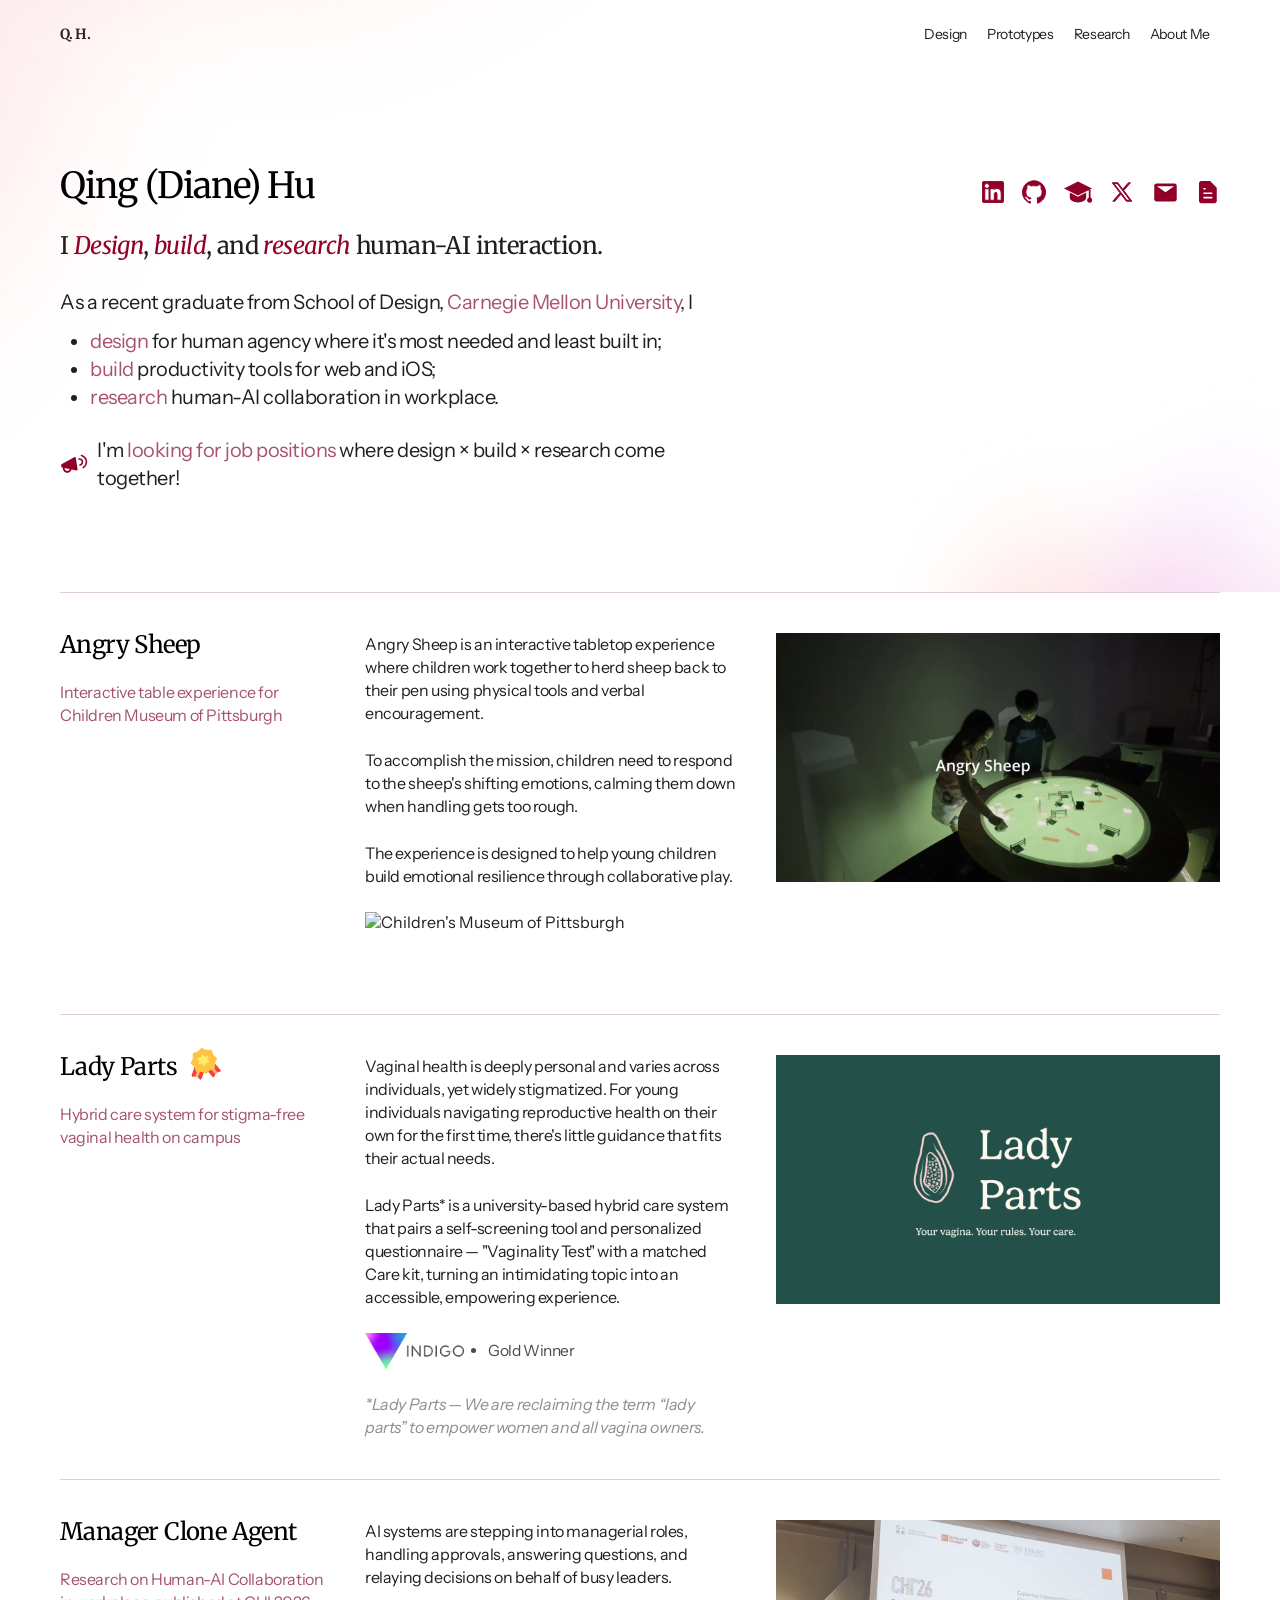
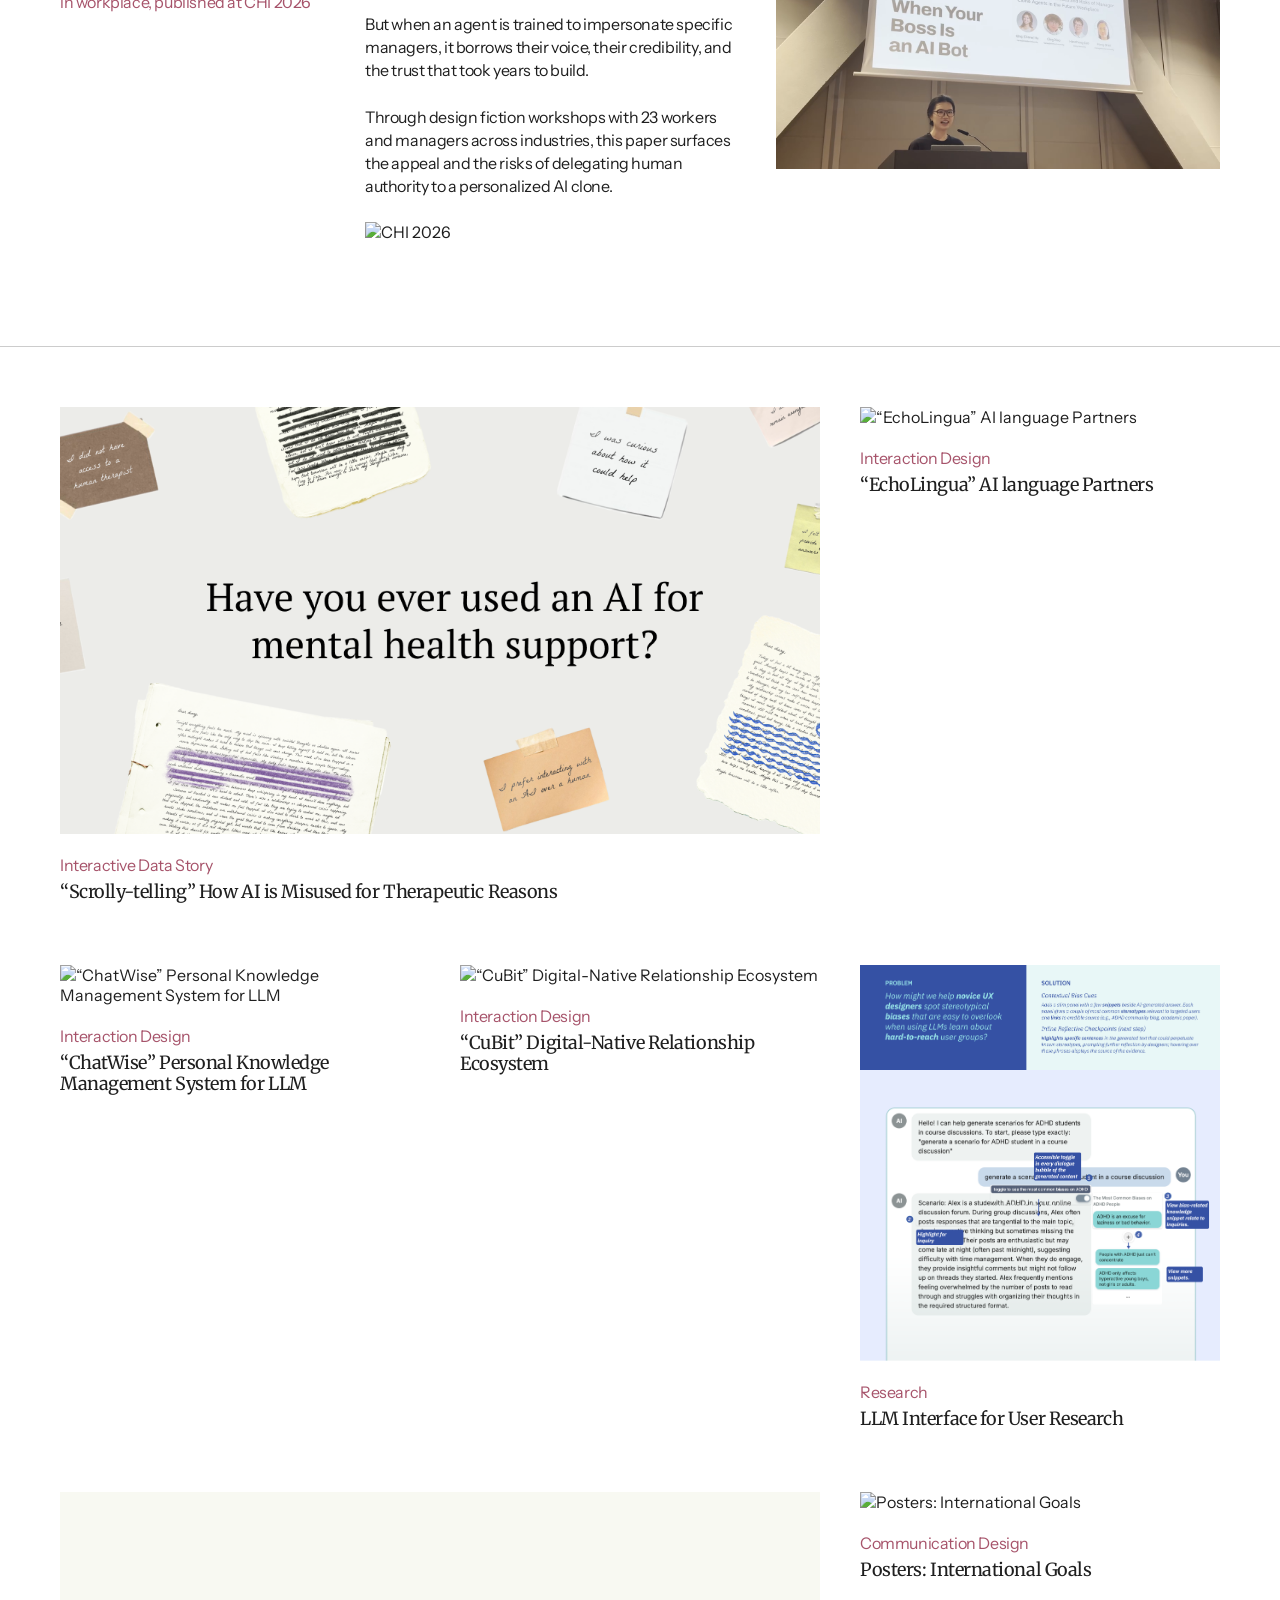
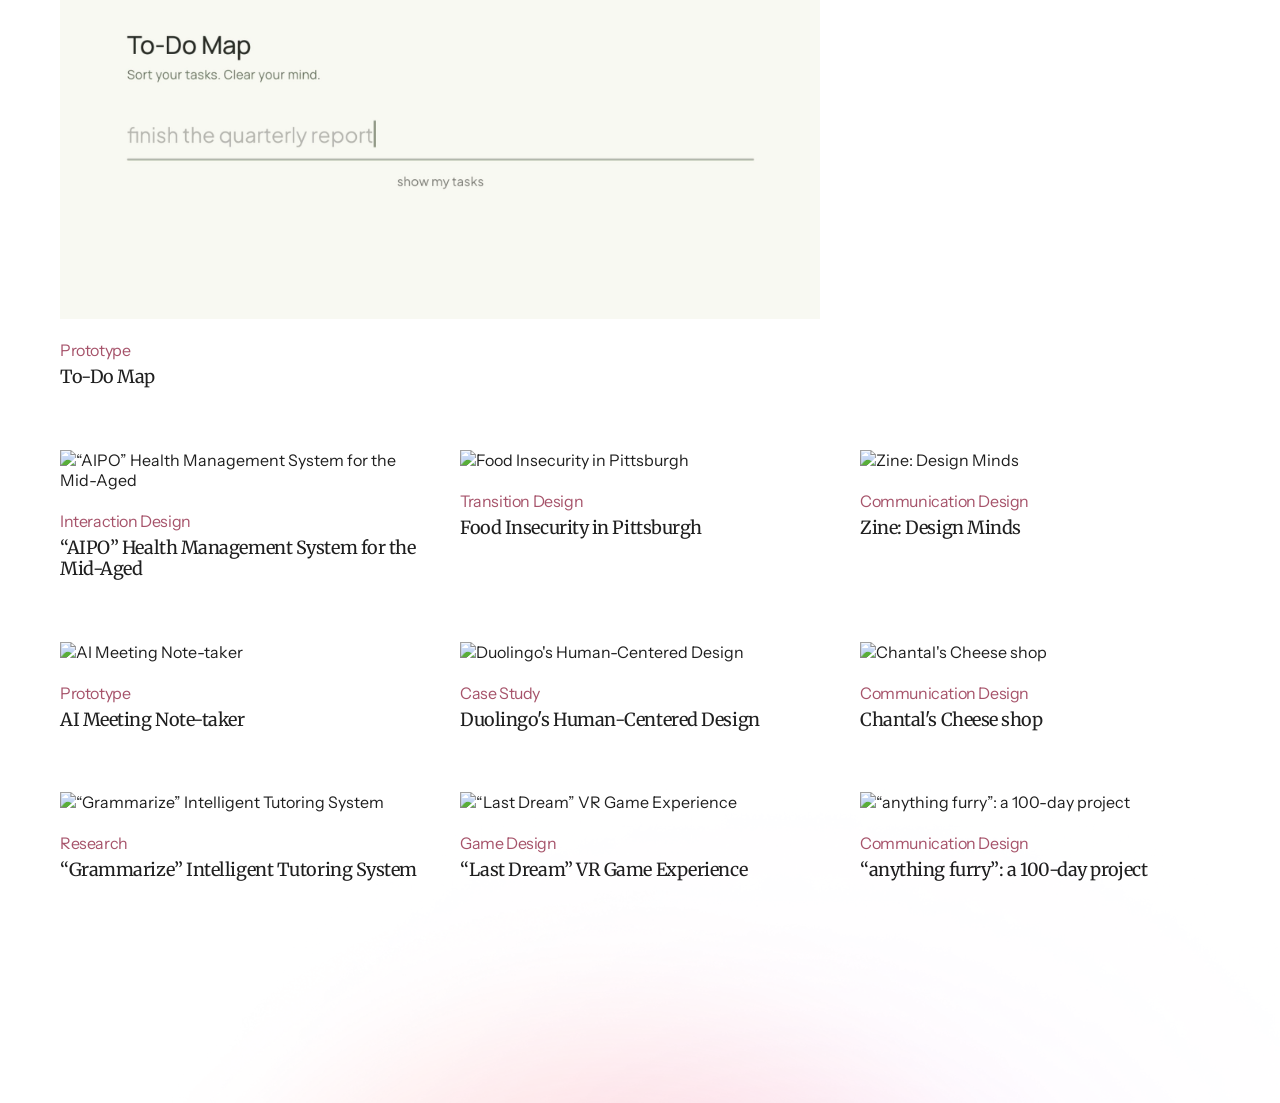
==== commit 8acab2f6: "Add /todo link to To-Do Map card, scope hover overlay to linked cards only" ====
--- a/index.html
+++ b/index.html
@@ -11,8 +11,9 @@
 </head>
 <body>
   <div class="page-wrap">
-  <div class="grad-blob grad-blob--107" aria-hidden="true"><img src="images/ellipse-107.svg" alt=""></div>
-  <div class="grad-blob grad-blob--109" aria-hidden="true"><img src="images/ellipse-109.svg" alt=""></div>
+  <div class="grad-blob-container" aria-hidden="true">
+    <img src="images/grad-blob.png" alt="">
+  </div>
   <header class="header">
     <div class="logo">Q. H.</div>
     <nav class="nav">
@@ -24,7 +25,9 @@
   </header>
 
   <section class="hero">
-    <img class="hero-bg-right" src="images/hero-bg-right.png" alt="" aria-hidden="true">
+    <div class="hero-bg-right" aria-hidden="true">
+      <img src="images/hero-bg-right.png" alt="">
+    </div>
     <div class="hero-inner">
       <div class="hero-text">
         <h1>Qing (Diane) Hu</h1>
@@ -151,13 +154,13 @@
         <h3>LLM Interface for User Research</h3>
       </div>
     </div>
-    <div class="project-card project-card--wide">
+    <a href="/todo" class="project-card project-card--wide">
       <div class="video-wrap"><video class="project-video" data-src="videos/todomap_cover.mp4" poster="images/todomap-poster.png" muted loop playsinline></video></div>
       <div class="card-info">
         <span class="category">Prototype</span>
         <h3>To-Do Map</h3>
       </div>
-    </div>
+    </a>
     <div class="project-card">
       <div class="img-wrap"><img src="https://www.figma.com/api/mcp/asset/2529cba5-cc35-42bf-a8ef-057884aad4b9" alt="Posters: International Goals"></div>
       <div class="card-info">
--- a/styles.css
+++ b/styles.css
@@ -56,30 +56,24 @@
   overflow: clip;
 }
 
-/* ── Gradient blobs (page-level decorative) ── */
-.grad-blob {
-  position: absolute;
-  pointer-events: none;
-}
-
-.grad-blob img {
+/* ── Gradient blob (page-level decorative) ── */
+.grad-blob-container {
+  position: absolute;
+  height: 533px;
+  left: 0;
+  top: 0;
+  width: 730px;
+  pointer-events: none;
+}
+
+.grad-blob-container img {
+  position: absolute;
+  inset: 0;
   width: 100%;
   height: 100%;
-  display: block;
-}
-
-.grad-blob--107 {
-  left: -1413px;
-  top: -758px;
-  width: 1624px;
-  height: 1381px;
-}
-
-.grad-blob--109 {
-  left: -221px;
-  top: -820px;
-  width: 951px;
-  height: 901px;
+  object-fit: cover;
+  display: block;
+  max-width: none;
 }
 
 .page-footer-bg {
@@ -96,18 +90,28 @@
 .hero {
   padding: 100px 60px;
   position: relative;
+  overflow: clip;
 }
 
 .hero-bg-right {
   position: absolute;
   right: 0;
   bottom: 0;
-  width: 869px;
+  width: 782px;
+  height: 533px;
   max-width: 100vw;
-  height: auto;
-  pointer-events: none;
-  display: block;
+  pointer-events: none;
   z-index: 0;
+}
+
+.hero-bg-right img {
+  position: absolute;
+  inset: 0;
+  width: 100%;
+  height: 100%;
+  object-fit: cover;
+  display: block;
+  max-width: none;
 }
 
 .hero-inner {
@@ -369,9 +373,6 @@
   pointer-events: none;
 }
 
-.featured-image:hover::after {
-  opacity: 1;
-}
 
 .featured-image img,
 .featured-image .project-video {
@@ -400,6 +401,8 @@
   gap: 20px;
   padding-bottom: 22px;
   min-width: 0;
+  text-decoration: none;
+  color: inherit;
 }
 
 .video-wrap {
@@ -417,7 +420,8 @@
   pointer-events: none;
 }
 
-.video-wrap:hover::after {
+a.project-card .video-wrap:hover::after,
+a.project-card .img-wrap:hover::after {
   opacity: 1;
 }
 
@@ -434,10 +438,6 @@
   opacity: 0;
   transition: opacity 0.2s;
   pointer-events: none;
-}
-
-.img-wrap:hover::after {
-  opacity: 1;
 }
 
 .img-wrap img,
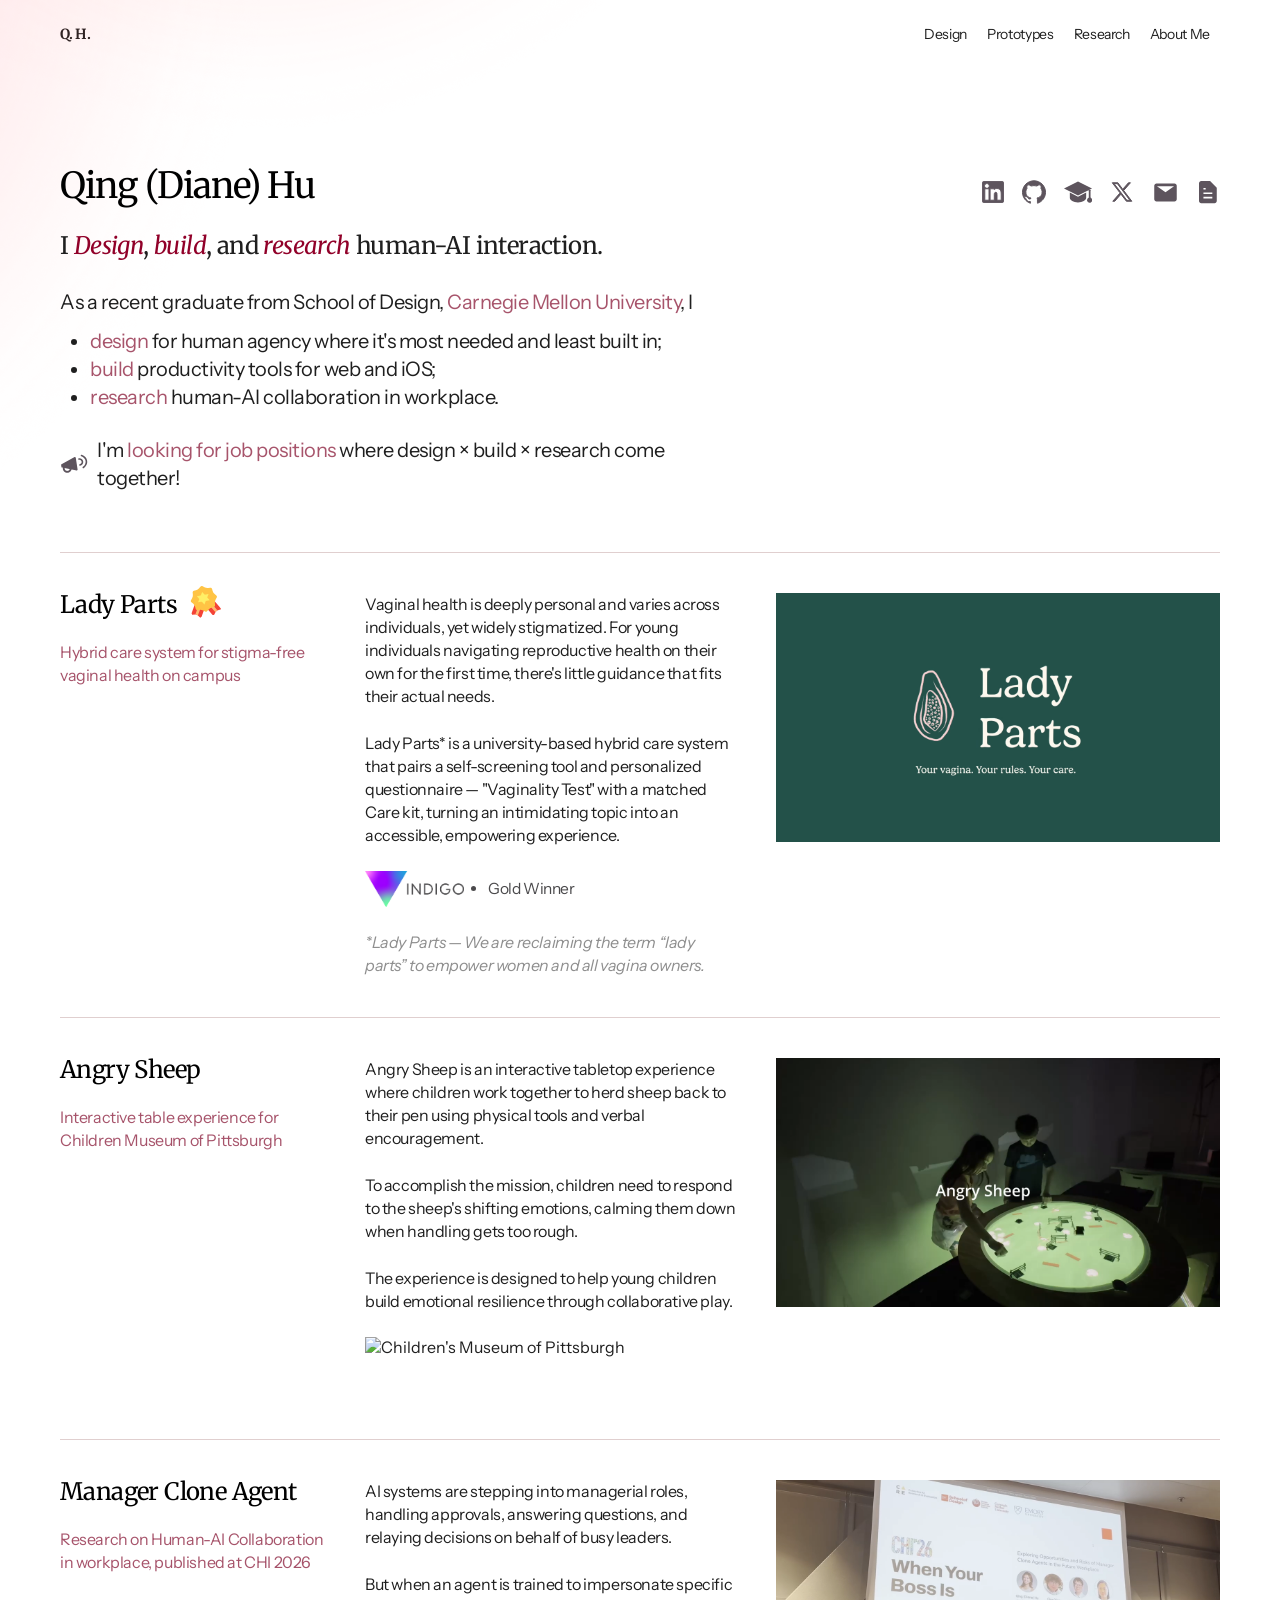
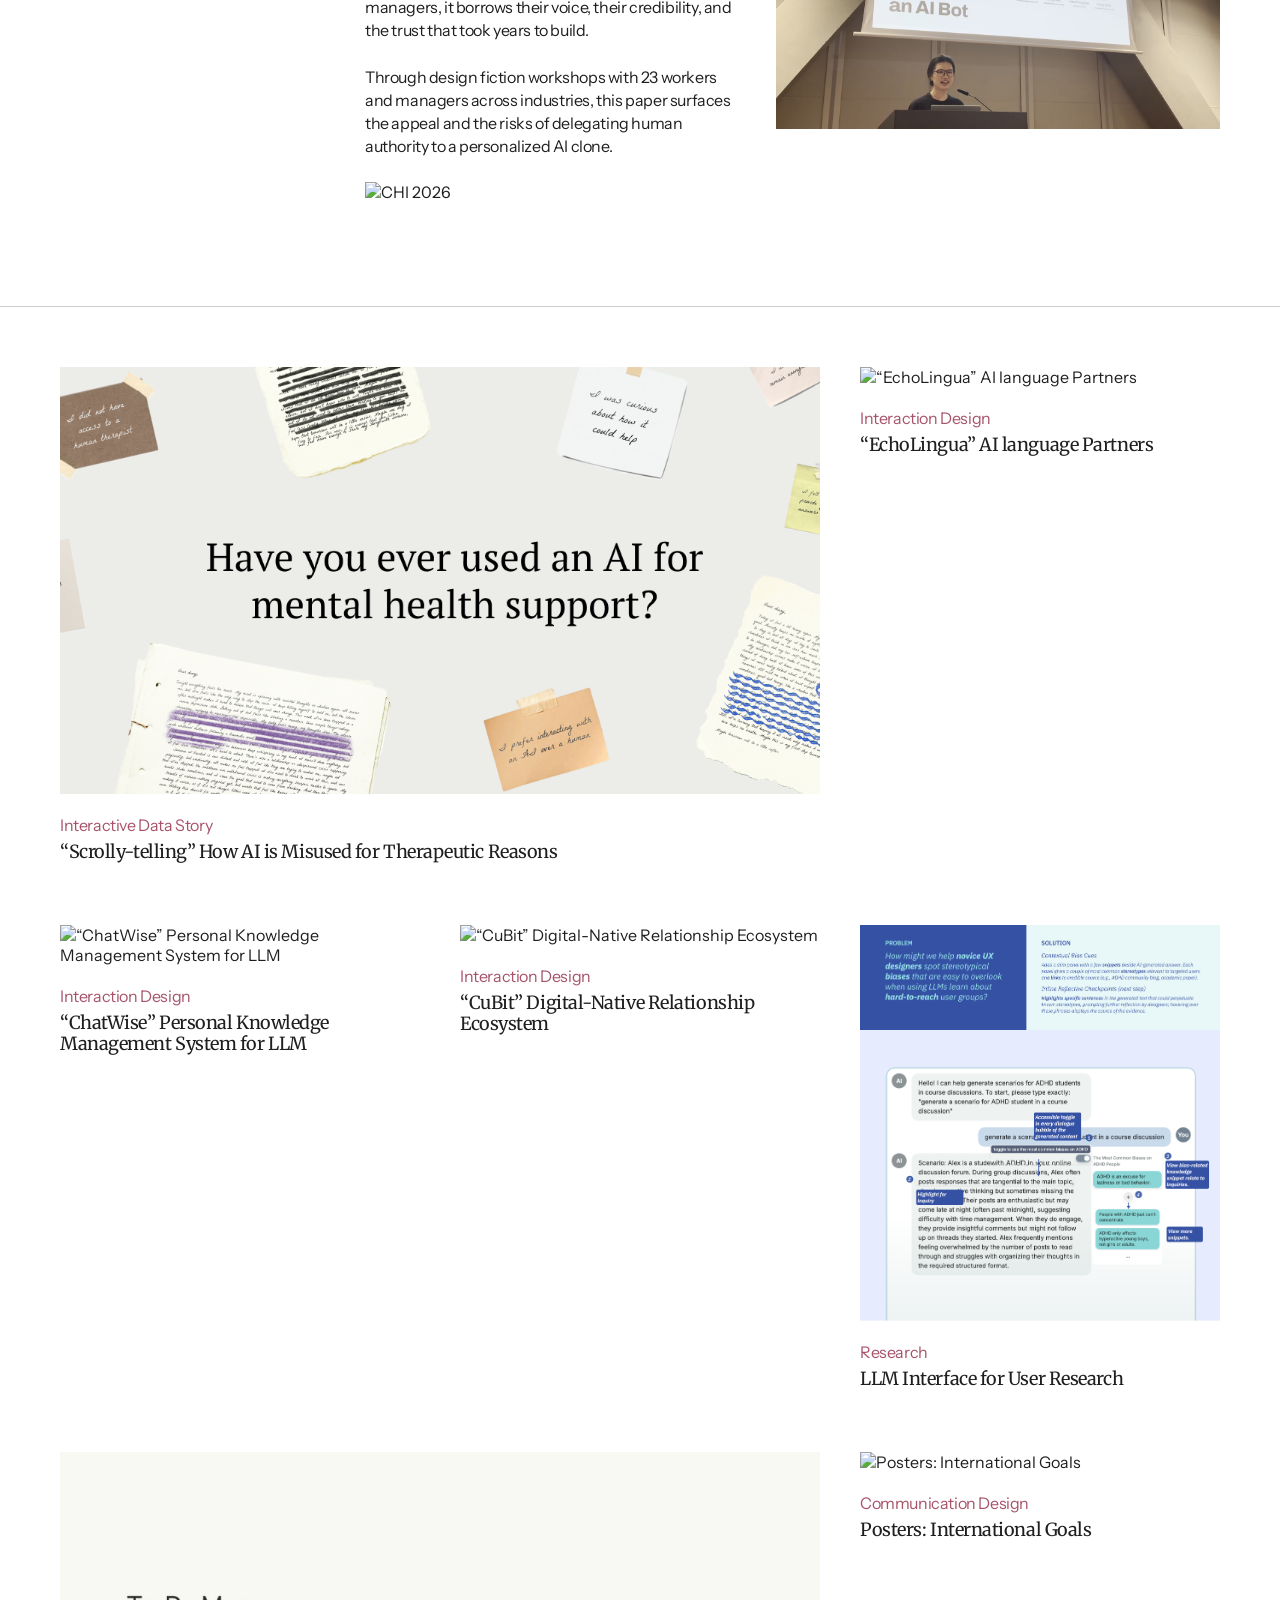
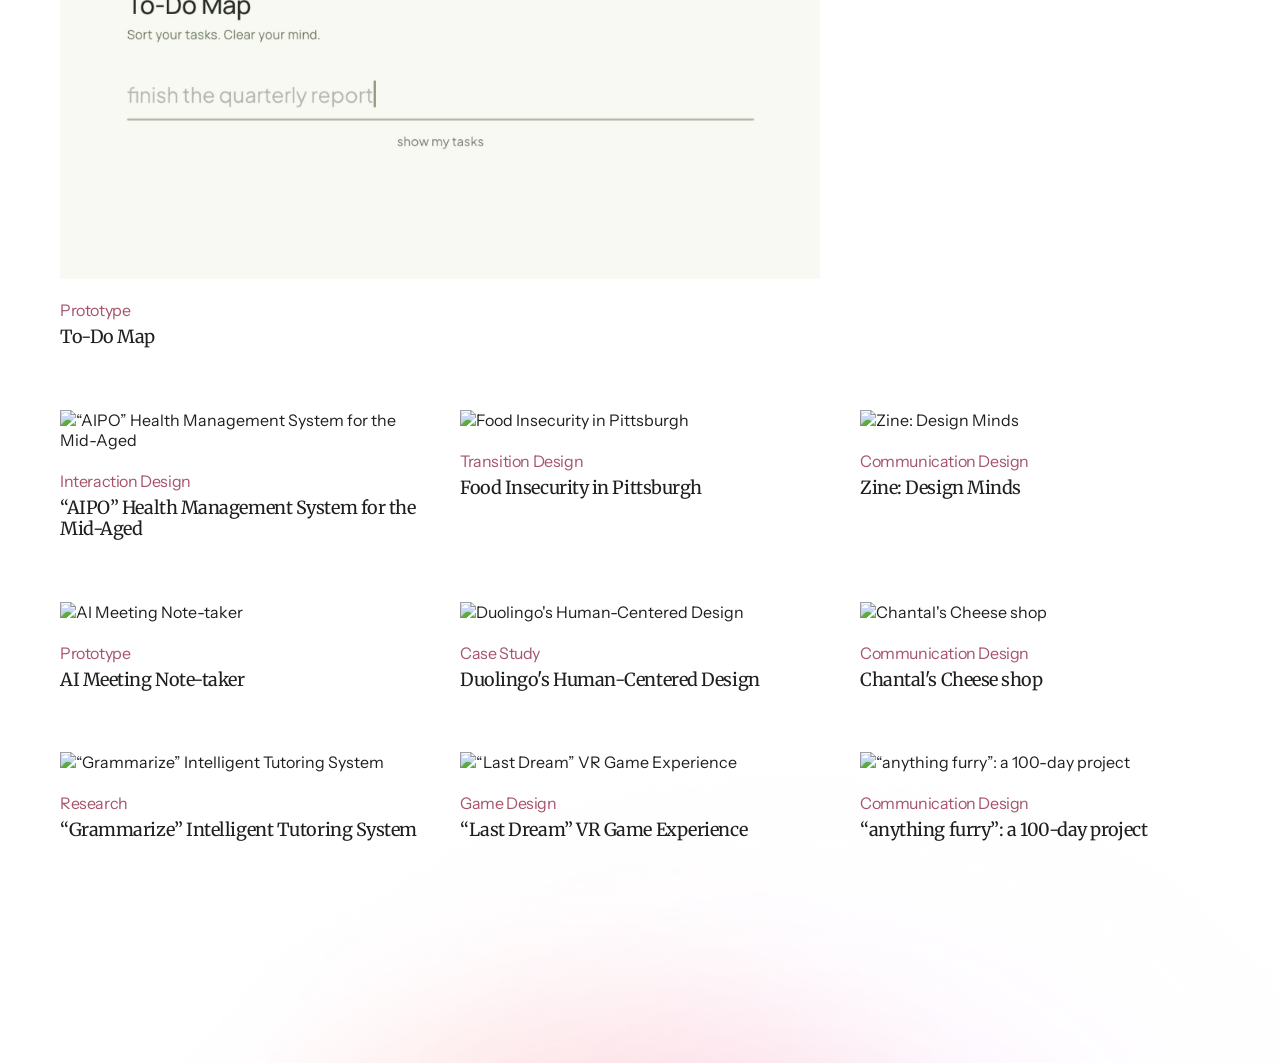
==== commit 36ac8964: "Update hero: hide bg image, reorder featured projects, icon color, bottom padding" ====
--- a/index.html
+++ b/index.html
@@ -25,7 +25,7 @@
   </header>
 
   <section class="hero">
-    <div class="hero-bg-right" aria-hidden="true">
+    <div class="hero-bg-right" aria-hidden="true" style="display:none">
       <img src="images/hero-bg-right.png" alt="">
     </div>
     <div class="hero-inner">
@@ -59,22 +59,6 @@
   <section class="featured">
     <div class="featured-row">
       <div class="featured-meta">
-        <h2>Angry Sheep</h2>
-        <p class="featured-tagline">Interactive table experience for Children Museum of Pittsburgh</p>
-      </div>
-      <div class="featured-desc">
-        <p>Angry Sheep is an interactive tabletop experience where children work together to herd sheep back to their pen using physical tools and verbal encouragement.</p>
-        <p>To accomplish the mission, children need to respond to the sheep's shifting emotions, calming them down when handling gets too rough.</p>
-        <p>The experience is designed to help young children build emotional resilience through collaborative play.</p>
-        <img src="https://www.figma.com/api/mcp/asset/a8c711b3-fd94-475b-8af1-3b71fc8cc59e" alt="Children's Museum of Pittsburgh" class="badge-logo">
-      </div>
-      <div class="featured-image">
-        <video class="project-video" data-src="videos/angrysheep_cover_720p.mp4" poster="images/angrysheep-poster.png" muted loop playsinline></video>
-      </div>
-    </div>
-
-    <div class="featured-row">
-      <div class="featured-meta">
         <div class="lady-badge" aria-hidden="true">
           <div class="lady-badge-inner">
             <div class="lady-badge-inset">
@@ -103,6 +87,22 @@
 
     <div class="featured-row">
       <div class="featured-meta">
+        <h2>Angry Sheep</h2>
+        <p class="featured-tagline">Interactive table experience for Children Museum of Pittsburgh</p>
+      </div>
+      <div class="featured-desc">
+        <p>Angry Sheep is an interactive tabletop experience where children work together to herd sheep back to their pen using physical tools and verbal encouragement.</p>
+        <p>To accomplish the mission, children need to respond to the sheep's shifting emotions, calming them down when handling gets too rough.</p>
+        <p>The experience is designed to help young children build emotional resilience through collaborative play.</p>
+        <img src="https://www.figma.com/api/mcp/asset/a8c711b3-fd94-475b-8af1-3b71fc8cc59e" alt="Children's Museum of Pittsburgh" class="badge-logo">
+      </div>
+      <div class="featured-image">
+        <video class="project-video" data-src="videos/angrysheep_cover_720p.mp4" poster="images/angrysheep-poster.png" muted loop playsinline></video>
+      </div>
+    </div>
+
+    <div class="featured-row">
+      <div class="featured-meta">
         <h2>Manager Clone Agent</h2>
         <p class="featured-tagline">Research on Human-AI Collaboration in workplace, published at CHI 2026</p>
       </div>
@@ -119,13 +119,13 @@
   </section>
 
   <section class="projects" id="works">
-    <div class="project-card project-card--wide">
+    <a href="/scrollytelling" class="project-card project-card--wide">
       <div class="video-wrap"><video class="project-video" data-src="videos/ai-therapist_720.mp4" poster="images/ai-therapist-poster.png" muted loop playsinline></video></div>
       <div class="card-info">
         <span class="category">Interactive Data Story</span>
         <h3>&ldquo;Scrolly-telling&rdquo; How AI is Misused for Therapeutic Reasons</h3>
       </div>
-    </div>
+    </a>
     <div class="project-card">
       <div class="img-wrap"><img src="https://www.figma.com/api/mcp/asset/09904ee5-e095-4336-b468-aecc7ffae671" alt="&ldquo;EchoLingua&rdquo; AI language Partners"></div>
       <div class="card-info">
@@ -147,13 +147,13 @@
         <h3>&ldquo;CuBit&rdquo; Digital-Native Relationship Ecosystem</h3>
       </div>
     </div>
-    <div class="project-card">
+    <a href="/ucre" class="project-card">
       <div class="img-wrap"><img src="images/llm-research.jpg" alt="LLM Interface for User Research"></div>
       <div class="card-info">
         <span class="category">Research</span>
         <h3>LLM Interface for User Research</h3>
       </div>
-    </div>
+    </a>
     <a href="/todo" class="project-card project-card--wide">
       <div class="video-wrap"><video class="project-video" data-src="videos/todomap_cover.mp4" poster="images/todomap-poster.png" muted loop playsinline></video></div>
       <div class="card-info">
--- a/styles.css
+++ b/styles.css
@@ -88,7 +88,7 @@
 
 /* ── Hero ── */
 .hero {
-  padding: 100px 60px;
+  padding: 100px 60px 60px;
   position: relative;
   overflow: clip;
 }
